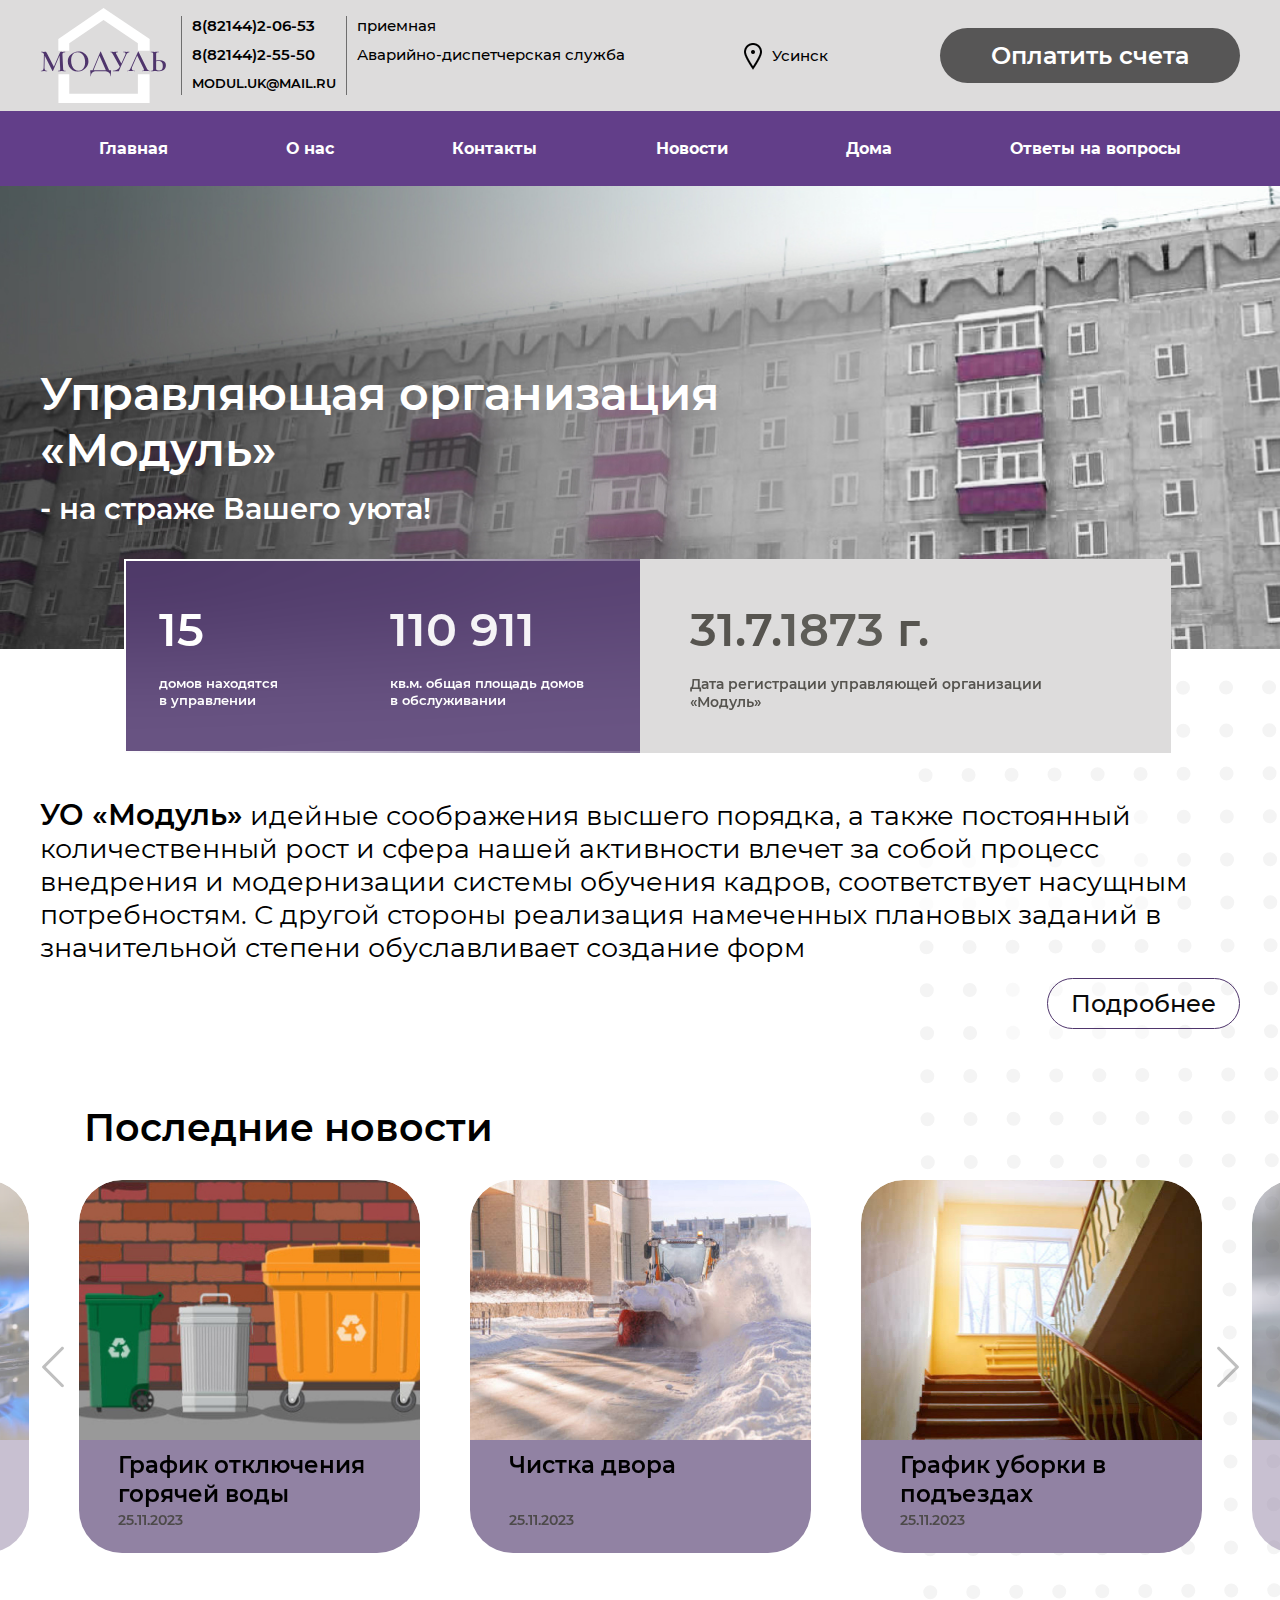
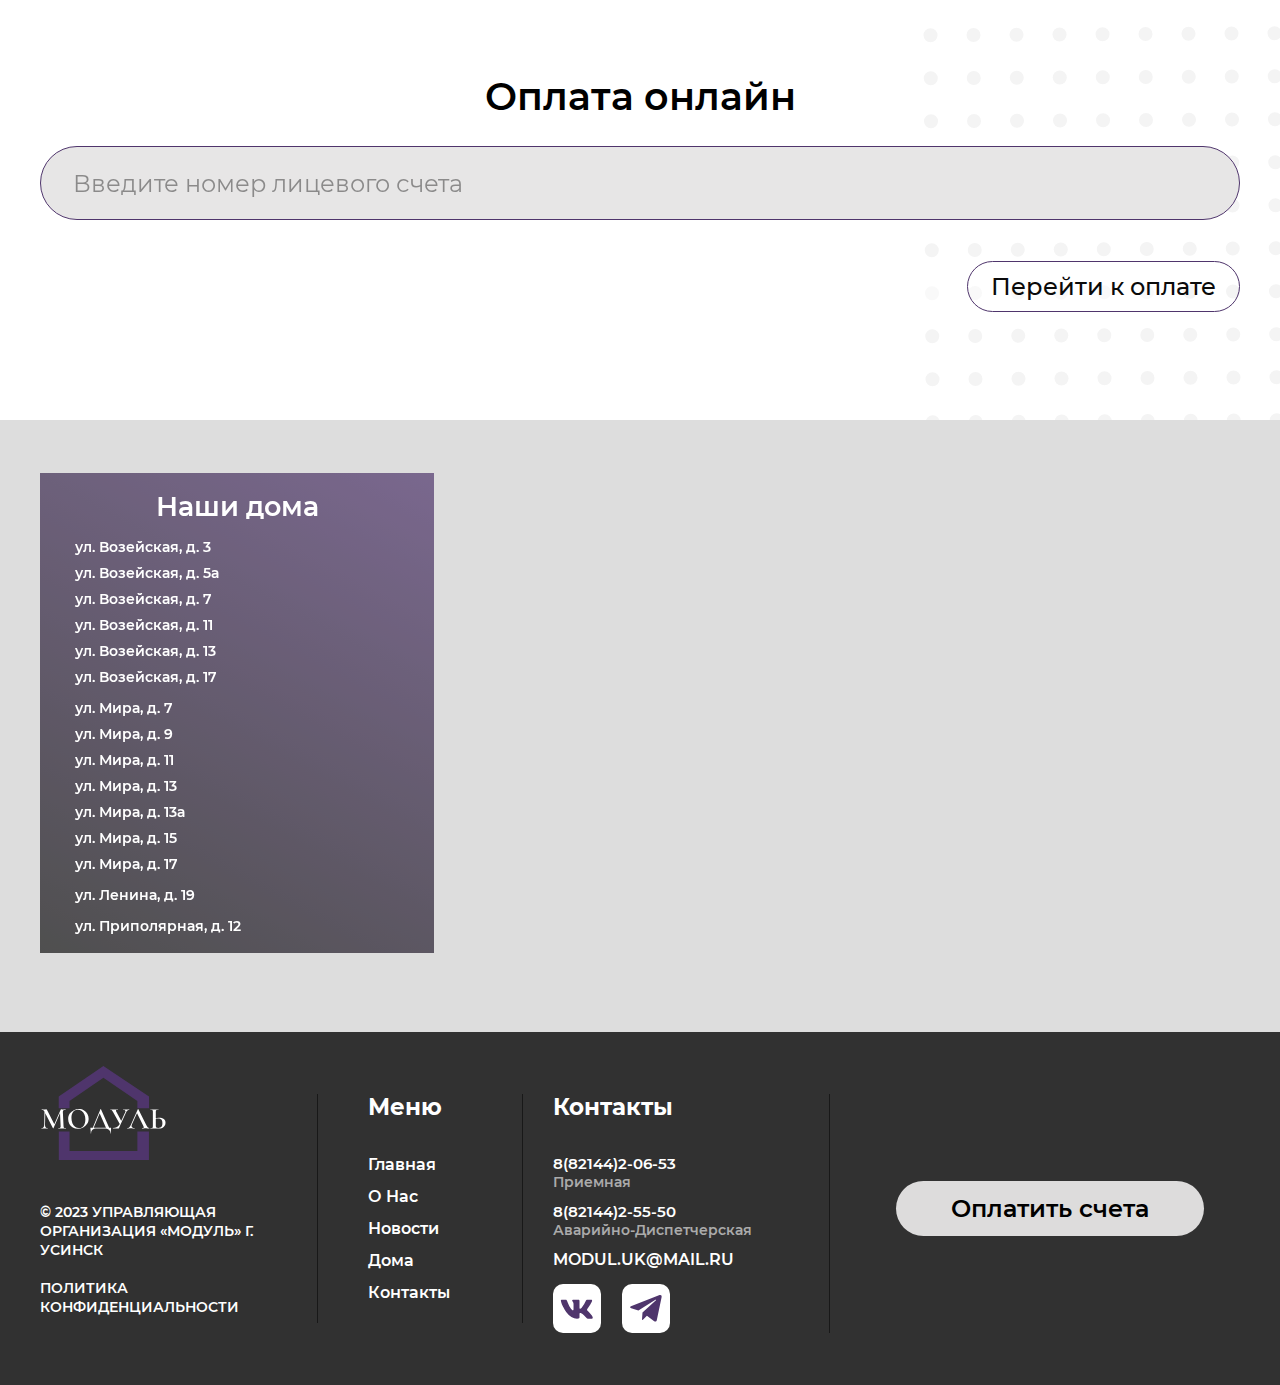
==== index.html @ fd792b4a "Add files via upload" ====
<!DOCTYPE html>
<!--[if lt IE 7]><html lang="ru" class="lt-ie9 lt-ie8 lt-ie7"><![endif]-->
<!--[if IE 7]><html lang="ru" class="lt-ie9 lt-ie8"><![endif]-->
<!--[if IE 8]><html lang="ru" class="lt-ie9"><![endif]-->
<!--[if gt IE 8]><!-->
<html lang="ru">
<!--<![endif]-->
<head>
	<meta charset="utf-8" />
	<title>Заголовок</title>
	<meta http-equiv="X-UA-Compatible" content="IE=edge" />
	<meta name="viewport" content="width=device-width, initial-scale=1.0" />
	<meta name="format-detection" content="telephone=no" />
	<link rel="shortcut icon" href="favicon.png" />
	<link rel="stylesheet" href="libs/bootstrap/bootstrap-grid.css" />
	<link rel="stylesheet" href="libs/fancybox-master/dist/jquery.fancybox.min.css" />
	<link rel="stylesheet" href="libs/animate/animate.min.css" />
	<link rel="stylesheet" href="libs/slick-1.5.9/slick/slick.css" />
	<link rel="stylesheet" href="libs/slick-1.5.9/slick/slick-theme.css" />
	<link rel="stylesheet" href="css/fonts.css" />
	<link rel="stylesheet" href="css/main.css?ver=1.1" />
	<link rel="stylesheet" href="css/media.css?ver=1.1" />
</head>
<body>

	<div class="wrapper">

		<header class="header">
			<div class="header-top">
				<div class="container">
					<div class="header__wrapper">
						<div class="header__left">
							<a href="#" class="logo">
								<img src="img/logo.svg" alt="alt">
							</a>
							<div class="header__contacts">
								<ul>
									<li><a href="tel:88214420653"><strong>8(82144)2-06-53</strong></a></li>
									<li><a href="tel:88214425550"><strong>8(82144)2-55-50</strong></a></li>
									<li class="header__mail"><a href="mailto:modul.uk@mail.ru"><strong>modul.uk@mail.ru</strong></a></li>
								</ul>
							</div>
							<div class="header__contacts">
								<ul>
									<li><a href="#">приемная </a></li>
									<li><a href="#">Аварийно-диспетчерская служба</a></li>
								</ul>
							</div>
						</div>
						<div class="location-main">Усинск</div>
						<a href="payment.html" class="btn-main btn-main_page">Оплатить счета </a>
						<span class='sandwich'>
							<span class='sw-topper'></span>
							<span class='sw-bottom'></span>
							<span class='sw-footer'></span>
						</span>
					</div>
				</div>
			</div>
			<div class="header-bottom">
				<div class="container">
					<ul class="menu">
						<li><a href="#">Главная</a></li>
						<li><a href="#">О нас</a></li>
						<li><a href="#">Контакты</a></li>
						<li><a href="#">Новости</a></li>
						<li><a href="#">Дома</a></li>
						<li><a href="#">Ответы на вопросы</a></li>
					</ul>
					<div class="header-bottom__mobile">
						<div class="row">
							<div class="col-5">
								<div class="header__contacts">
									<ul>
										<li><a href="tel:88214420653"><strong>8(82144)2-06-53</strong></a></li>
										<li><a href="tel:88214425550"><strong>8(82144)2-55-50</strong></a></li>
										<li class="header__mail"><a href="mailto:modul.uk@mail.ru"><strong>modul.uk@mail.ru</strong></a></li>
									</ul>
								</div>
							</div>
							<div class="col-7">
								<div class="header__contacts">
									<ul>
										<li><a href="#">приемная </a></li>
										<li><a href="#">Аварийно-диспетчерская служба</a></li>
									</ul>
								</div>
							</div>
						</div>
					</div>
				</div>
			</div>
			<div class="menu-overlay"></div>
		</header>

		<section class="billbord">
			<div class="container">
				<h1 class="title-big fadeInLeft wow" data-wow-iteration="1" data-wow-delay="0.3s" data-wow-duration="1.5s">Управляющая организация «Модуль»</h1>
				<div class="descr-big fadeInLeft wow" data-wow-iteration="1" data-wow-delay="0.3s" data-wow-duration="1.5s">- на страже Вашего уюта!</div>
			</div>
		</section>

		<section class="about">
			<div class="container">
				<div class="numbers-block">
					<div class="row">
						<div class="col-lg-6 col_numbers">
							<div class="row">
								<div class="col-md-6">
									<div class="item-number">
										<div class="item-number__value"><span data-from="0" data-to="15">0</span></div>
										<p>домов находятся <br>в управлении</p>
									</div>
								</div>
								<div class="col-md-6">
									<div class="item-number">
										<div class="item-number__value"><span data-from="0" data-to="118483">0</span></div>
										<p>кв.м. общая площадь домов <br>в обслуживании</p>
									</div>
								</div>
							</div>
						</div>
						<div class="col-lg-6 col_numbers">
							<div class="row">
								<div class="col-md-10">
									<div class="item-number">
										<div class="item-number__value"><span data-from="0" data-to="31">0</span>.<span data-from="0" data-to="07">0</span>.<span data-from="0" data-to="2009">0</span> г.</div>
										<p>Дата регистрации управляющей организации «Модуль»</p>
									</div>
								</div>
							</div>
						</div>
					</div>
				</div>
				<div class="text-page">
					<p><strong>УО «Модуль»</strong> идейные соображения высшего порядка, а также постоянный количественный рост и сфера нашей активности влечет за собой процесс внедрения и модернизации системы обучения кадров, соответствует насущным потребностям. С другой стороны реализация намеченных плановых заданий в значительной степени обуславливает создание форм </p>
				</div>
				<div class="bottom-button">
					<a href="about.html" class="btn-main">Подробнее</a>
				</div>
			</div>
		</section>

		<section class="news">
			<div class="container">
				<h2 class="title-section">Последние новости</h2>
			</div>
			<ul class="slider-news">
				<li>
					<a href="#" class="item-news">
						<span class="item-news__image">
							<img src="img/news1.jpg" alt="alt">
						</span>
						<span class="item-news__content">
							<span class="item-news__title">Чистка двора</span>
							<span class="item-news__date">25.11.2023</span>
						</span>
					</a>
				</li>
				<li>
					<a href="#" class="item-news">
						<span class="item-news__image">
							<img src="img/news2.jpg" alt="alt">
						</span>
						<span class="item-news__content">
							<span class="item-news__title">График уборки в подъездах</span>
							<span class="item-news__date">25.11.2023</span>
						</span>
					</a>
				</li>
				<li>
					<a href="#" class="item-news">
						<span class="item-news__image">
							<img src="img/news3.jpg" alt="alt">
						</span>
						<span class="item-news__content">
							<span class="item-news__title">Правила использования газа </span>
							<span class="item-news__date">25.11.2023</span>
						</span>
					</a>
				</li>
				<li>
					<a href="#" class="item-news">
						<span class="item-news__image">
							<img src="img/news4.jpg" alt="alt">
						</span>
						<span class="item-news__content">
							<span class="item-news__title">График отключения горячей воды</span>
							<span class="item-news__date">25.11.2023</span>
						</span>
					</a>
				</li>
			</ul>
		</section>

		<section class="payment-online">
			<div class="container">
				<h2 class="title-section">Оплата онлайн</h2>
				<form>
					<div class="item-form">
						<input type="text" placeholder="Введите номер лицевого счета" required="required">
					</div>
					<div class="bottom-button">
						<button class="btn-main">Перейти к оплате</button>
					</div>
				</form>
			</div>
		</section>

		<section class="contacts">
			<div class="container">
				<div class="content-map">
					<div class="content-map__title">Наши дома</div>
					<ul>
						<li><a href="card.html">ул. Возейская, д. 3</a></li>
						<li><a href="card.html">ул. Возейская, д. 5а</a></li>
						<li><a href="card.html">ул. Возейская, д. 7</a></li>
						<li><a href="card.html">ул. Возейская, д. 11</a></li>
						<li><a href="card.html">ул. Возейская, д. 13</a></li>
						<li><a href="card.html">ул. Возейская, д. 17</a></li>
					</ul>
					<ul>
						<li><a href="card.html">ул. Мира, д. 7</a></li>
						<li><a href="card.html">ул. Мира, д. 9</a></li>
						<li><a href="card.html">ул. Мира, д. 11</a></li>
						<li><a href="card.html">ул. Мира, д. 13</a></li>
						<li><a href="card.html">ул. Мира, д. 13а</a></li>
						<li><a href="card.html">ул. Мира, д. 15</a></li>
						<li><a href="card.html">ул. Мира, д. 17</a></li>
					</ul>
					<ul>
						<li><a href="card.html">ул. Ленина, д. 19</a></li>
					</ul>
					<ul>
						<li><a href="card.html">ул. Приполярная, д. 12</a></li>
					</ul>
				</div>
			</div>
			<div id="map"></div>
		</section>

		<footer class="footer">
			<div class="container">
				<div class="row">
					<div class="col-lg-3">
						<div class="footer__column">
							<a href="#" class="logo">
								<img src="img/logo2.svg" alt="alt">
							</a>
							<div class="footer__info">
								<p>© 2023 Управляющая организация «модуль» г. Усинск</p>
								<br>
								<a href="#">политика конфиденциальности</a>
							</div>
						</div>
					</div>
					<div class="col-lg-2 col-6">
						<div class="footer__column">
							<div class="footer__title">Меню</div>
							<ul class="footer__nav">
								<li><a href="#">Главная</a></li>
								<li><a href="#">О нас</a></li>
								<li><a href="#">Новости</a></li>
								<li><a href="#">Дома</a></li>
								<li><a href="#">Контакты</a></li>
							</ul>
						</div>
					</div>
					<div class="col-lg-3 col-6">
						<div class="footer__column">
							<div class="footer__title">Контакты</div>
							<div class="footer__contact">
								<p><a href="tel:88214420653">8(82144)2-06-53</a></p>
								<span>приемная </span>
							</div>
							<div class="footer__contact">
								<p><a href="tel:88214425550">8(82144)2-55-50</a></p>
								<span>аварийно-диспетчерская </span>
							</div>
							<div class="footer__contact footer__contact_mail">
								<p><a href="mailto:modul.uk@mail.ru">modul.uk@mail.ru</a></p>
							</div>
							<ul class="socials-list">
								<li><a href="#" target="_blank"><img src="img/vk.svg" alt="alt"></a></li>
								<li><a href="#" target="_blank"><img src="img/tg.svg" alt="alt"></a></li>
							</ul>
						</div>
					</div>
					<div class="col-lg-4">
						<div class="footer__column footer__column_right">
							<a href="payment.html" class="btn-main">Оплатить счета</a>
						</div>
					</div>
				</div>
			</div>
		</footer>
		
	</div>


	<!--[if lt IE 9]>
	<script src="libs/html5shiv/es5-shim.min.js"></script>
	<script src="libs/html5shiv/html5shiv.min.js"></script>
	<script src="libs/html5shiv/html5shiv-printshiv.min.js"></script>
	<script src="libs/respond/respond.min.js"></script>
	<![endif]-->
	<script src="libs/jquery/jquery-3.6.0.min.js"></script>
	<script src="libs/jquery-mousewheel/jquery.mousewheel.min.js"></script>
	<script src="libs/fancybox-master/dist/jquery.fancybox.min.js"></script>
	<script src="libs/slick-1.5.9/slick/slick.min.js"></script>
	<script src="libs/scroll2id/PageScroll2id.min.js"></script>
	<script src="libs/animate/wow.min.js"></script>
	<script src="libs/animate/animate-css.js"></script>
	<script src="libs/mask/jquery.maskedinput.js"></script>
	<script src="libs/jquery-spincrement/jquery.spincrement.min.js"></script>
	<script src="js/common.js?ver=1.1"></script>
	<script src="https://api-maps.yandex.ru/2.1/?lang=ru_RU"></script>
	<script>
		$(document).ready(function () {
			ymaps.ready(init);
 
			function init() {
				var myMap = new ymaps.Map('map', {
					center: [65.999379, 57.557531],
					zoom: 15
				}, {
					searchControlProvider: 'yandex#search'
				});

				myPlacemark1 = new ymaps.Placemark([65.999379, 57.557531], {
					balloonContent: '<div class="baloon-content"><strong>УК Модуль</strong> Коммунальная служба</div>',
				}, {
					iconLayout: 'default#imageWithContent',
					iconImageHref: 'img/marker.svg',
					iconImageSize: [60, 68],
					iconImageOffset: [-30, -68],
					balloonOffset: [83, 8],
					hideIconOnBalloonOpen: false,
				});

				myMap.controls.remove('searchControl');
				myMap.behaviors.disable('scrollZoom');
				myMap.geoObjects.add(myPlacemark1);
				myPlacemark1.balloon.open();
			}
		});
	</script>
	<!-- Yandex.Metrika counter --><!-- /Yandex.Metrika counter -->
	<!-- Google Analytics counter --><!-- /Google Analytics counter -->
</body>
</html>
---- css/fonts.css ----
/** =================== MONTSERRAT =================== **/

/** Montserrat Thin **/
@font-face {
	font-family: "Montserrat";
	font-weight: 100;
	font-style: normal;
	src: url("../fonts/Montserrat-Thin.woff2") format("woff2"),
		 url("../fonts/Montserrat-Thin.woff") format("woff");
  }
  
  /** Montserrat Thin-Italic **/
  @font-face {
	font-family: "Montserrat";
	font-weight: 100;
	font-style: italic;
	src: url("../fonts/Montserrat-ThinItalic.woff2") format("woff2"),
		 url("../fonts/Montserrat-ThinItalic.woff") format("woff");
  }
  
  /** Montserrat ExtraLight **/
  @font-face {
	font-family: "Montserrat";
	font-weight: 200;
	font-style: normal;
	src: url("../fonts/Montserrat-ExtraLight.woff2") format("woff2"),
		 url("../fonts/Montserrat-ExtraLight.woff") format("woff");
  }
  
  /** Montserrat ExtraLight-Italic **/
  @font-face {
	font-family: "Montserrat";
	font-weight: 200;
	font-style: italic;
	src: url("../fonts/Montserrat-ExtraLightItalic.woff2") format("woff2"),
		 url("../fonts/Montserrat-ExtraLightItalic.woff") format("woff");
  }
  
  /** Montserrat Light **/
  @font-face {
	font-family: "Montserrat";
	font-weight: 300;
	font-style: normal;
	src: url("../fonts/Montserrat-Light.woff2") format("woff2"),
		 url("../fonts/Montserrat-Light.woff") format("woff");
  }
  
  /** Montserrat Light-Italic **/
  @font-face {
	font-family: "Montserrat";
	font-weight: 300;
	font-style: italic;
	src: url("../fonts/Montserrat-LightItalic.woff2") format("woff2"),
		 url("../fonts/Montserrat-LightItalic.woff") format("woff");
  }
  
  /** Montserrat Regular **/
  @font-face {
	font-family: "Montserrat";
	font-weight: 400;
	font-style: normal;
	src: url("../fonts/Montserrat-Regular.woff2") format("woff2"),
		 url("../fonts/Montserrat-Regular.woff") format("woff");
  }
  
  /** Montserrat Regular-Italic **/
  @font-face {
	font-family: "Montserrat";
	font-weight: 400;
	font-style: italic;
	src: url("../fonts/Montserrat-Italic.woff2") format("woff2"),
		 url("../fonts/Montserrat-Italic.woff") format("woff");
  }
  
  /** Montserrat Medium **/
  @font-face {
	font-family: "Montserrat";
	font-weight: 500;
	font-style: normal;
	src: url("../fonts/Montserrat-Medium.woff2") format("woff2"),
		 url("../fonts/Montserrat-Medium.woff") format("woff");
  }
  
  /** Montserrat Medium-Italic **/
  @font-face {
	font-family: "Montserrat";
	font-weight: 500;
	font-style: italic;
	src: url("../fonts/Montserrat-MediumItalic.woff2") format("woff2"),
		 url("../fonts/Montserrat-MediumItalic.woff") format("woff");
  }
  
  /** Montserrat SemiBold **/
  @font-face {
	font-family: "Montserrat";
	font-weight: 600;
	font-style: normal;
	src: url("../fonts/Montserrat-SemiBold.woff2") format("woff2"),
		 url("../fonts/Montserrat-SemiBold.woff") format("woff");
  }
  
  /** Montserrat SemiBold-Italic **/
  @font-face {
	font-family: "Montserrat";
	font-weight: 600;
	font-style: italic;
	src: url("../fonts/Montserrat-SemiBoldItalic.woff2") format("woff2"),
		 url("../fonts/Montserrat-SemiBoldItalic.woff") format("woff");
  }
  
  /** Montserrat Bold **/
  @font-face {
	font-family: "Montserrat";
	font-weight: 700;
	font-style: normal;
	src: url("../fonts/Montserrat-Bold.woff2") format("woff2"),
		 url("../fonts/Montserrat-Bold.woff") format("woff");
  }
  
  /** Montserrat Bold-Italic **/
  @font-face {
	font-family: "Montserrat";
	font-weight: 700;
	font-style: italic;
	src: url("../fonts/Montserrat-BoldItalic.woff2") format("woff2"),
		 url("../fonts/Montserrat-BoldItalic.woff") format("woff");
  }
  
  /** Montserrat ExtraBold **/
  @font-face {
	font-family: "Montserrat";
	font-weight: 800;
	font-style: normal;
	src: url("../fonts/Montserrat-ExtraBold.woff2") format("woff2"),
		 url("../fonts/Montserrat-ExtraBold.woff") format("woff");
  }
  
  /** Montserrat ExtraBold-Italic **/
  @font-face {
	font-family: "Montserrat";
	font-weight: 800;
	font-style: italic;
	src: url("../fonts/Montserrat-ExtraBoldItalic.woff2") format("woff2"),
		 url("../fonts/Montserrat-ExtraBoldItalic.woff") format("woff");
  }
  
  /** Montserrat Black **/
  @font-face {
	font-family: "Montserrat";
	font-weight: 900;
	font-style: normal;
	src: url("../fonts/Montserrat-Black.woff2") format("woff2"),
		 url("../fonts/Montserrat-Black.woff") format("woff");
  }
  
  /** Montserrat Black-Italic **/
  @font-face {
	font-family: "Montserrat";
	font-weight: 900;
	font-style: italic;
	src: url("../fonts/Montserrat-BlackItalic.woff2") format("woff2"),
		 url("../fonts/Montserrat-BlackItalic.woff") format("woff");
  }
  
  /** =================== MONTSERRAT ALTERNATES =================== **/
  
  /** Montserrat Alternates Thin **/
  @font-face {
	font-family: "Montserrat Alternates";
	font-weight: 100;
	font-style: normal;
	src: url("../fonts/MontserratAlternates-Thin.woff2") format("woff2"),
		 url("../fonts/MontserratAlternates-Thin.woff") format("woff");
  }
  
  /** Montserrat Alternates Thin-Italic **/
  @font-face {
	font-family: "Montserrat Alternates";
	font-weight: 100;
	font-style: italic;
	src: url("../fonts/MontserratAlternates-ThinItalic.woff2") format("woff2"),
		 url("../fonts/MontserratAlternates-ThinItalic.woff") format("woff");
  }
  
  /** Montserrat Alternates ExtraLight **/
  @font-face {
	font-family: "Montserrat Alternates";
	font-weight: 200;
	font-style: normal;
	src: url("../fonts/MontserratAlternates-ExtraLight.woff2") format("woff2"),
		 url("../fonts/MontserratAlternates-ExtraLight.woff") format("woff");
  }
  
  /** Montserrat Alternates ExtraLight-Italic **/
  @font-face {
	font-family: "Montserrat Alternates";
	font-weight: 200;
	font-style: italic;
	src: url("../fonts/MontserratAlternates-ExtraLightItalic.woff2") format("woff2"),
		 url("../fonts/MontserratAlternates-ExtraLightItalic.woff") format("woff");
  }
  
  /** Montserrat Alternates Light **/
  @font-face {
	font-family: "Montserrat Alternates";
	font-weight: 300;
	font-style: normal;
	src: url("../fonts/MontserratAlternates-Light.woff2") format("woff2"),
		 url("../fonts/MontserratAlternates-Light.woff") format("woff");
  }
  
  /** Montserrat Alternates Light-Italic **/
  @font-face {
	font-family: "Montserrat Alternates";
	font-weight: 300;
	font-style: italic;
	src: url("../fonts/MontserratAlternates-LightItalic.woff2") format("woff2"),
		 url("../fonts/MontserratAlternates-LightItalic.woff") format("woff");
  }
  
  /** Montserrat Alternates Regular **/
  @font-face {
	font-family: "Montserrat Alternates";
	font-weight: 400;
	font-style: normal;
	src: url("../fonts/MontserratAlternates-Regular.woff2") format("woff2"),
		 url("../fonts/MontserratAlternates-Regular.woff") format("woff");
  }
  
  /** Montserrat Alternates Regular-Italic **/
  @font-face {
	font-family: "Montserrat Alternates";
	font-weight: 400;
	font-style: italic;
	src: url("../fonts/MontserratAlternates-Italic.woff2") format("woff2"),
		 url("../fonts/MontserratAlternates-Italic.woff") format("woff");
  }
  
  /** Montserrat Alternates Medium **/
  @font-face {
	font-family: "Montserrat Alternates";
	font-weight: 500;
	font-style: normal;
	src: url("../fonts/MontserratAlternates-Medium.woff2") format("woff2"),
		 url("../fonts/MontserratAlternates-Medium.woff") format("woff");
  }
  
  /** Montserrat Alternates Medium-Italic **/
  @font-face {
	font-family: "Montserrat Alternates";
	font-weight: 500;
	font-style: italic;
	src: url("../fonts/MontserratAlternates-MediumItalic.woff2") format("woff2"),
		 url("../fonts/MontserratAlternates-MediumItalic.woff") format("woff");
  }
  
  /** Montserrat Alternates SemiBold **/
  @font-face {
	font-family: "Montserrat Alternates";
	font-weight: 600;
	font-style: normal;
	src: url("../fonts/MontserratAlternates-SemiBold.woff2") format("woff2"),
		 url("../fonts/MontserratAlternates-SemiBold.woff") format("woff");
  }
  
  /** Montserrat Alternates SemiBold-Italic **/
  @font-face {
	font-family: "Montserrat Alternates";
	font-weight: 600;
	font-style: italic;
	src: url("../fonts/MontserratAlternates-SemiBoldItalic.woff2") format("woff2"),
		 url("../fonts/MontserratAlternates-SemiBoldItalic.woff") format("woff");
  }
  
  /** Montserrat Alternates Bold **/
  @font-face {
	font-family: "Montserrat Alternates";
	font-weight: 700;
	font-style: normal;
	src: url("../fonts/MontserratAlternates-Bold.woff2") format("woff2"),
		 url("../fonts/MontserratAlternates-Bold.woff") format("woff");
  }
  
  /** Montserrat Alternates Bold-Italic **/
  @font-face {
	font-family: "Montserrat Alternates";
	font-weight: 700;
	font-style: italic;
	src: url("../fonts/MontserratAlternates-BoldItalic.woff2") format("woff2"),
		 url("../fonts/MontserratAlternates-BoldItalic.woff") format("woff");
  }
  
  /** Montserrat Alternates ExtraBold **/
  @font-face {
	font-family: "Montserrat Alternates";
	font-weight: 800;
	font-style: normal;
	src: url("../fonts/MontserratAlternates-ExtraBold.woff2") format("woff2"),
		 url("../fonts/MontserratAlternates-ExtraBold.woff") format("woff");
  }
  
  /** Montserrat Alternates ExtraBold-Italic **/
  @font-face {
	font-family: "Montserrat Alternates";
	font-weight: 800;
	font-style: italic;
	src: url("../fonts/MontserratAlternates-ExtraBoldItalic.woff2") format("woff2"),
		 url("../fonts/MontserratAlternates-ExtraBoldItalic.woff") format("woff");
  }
  
  /** Montserrat Alternates Black **/
  @font-face {
	font-family: "Montserrat Alternates";
	font-weight: 900;
	font-style: normal;
	src: url("../fonts/MontserratAlternates-Black.woff2") format("woff2"),
		 url("../fonts/MontserratAlternates-Black.woff") format("woff");
  }
  
  /** Montserrat Alternates Black-Italic **/
  @font-face {
	font-family: "Montserrat";
	font-weight: 900;
	font-style: italic;
	src: url("../fonts/MontserratAlternates-BlackItalic.woff2") format("woff2"),
		 url("../fonts/MontserratAlternates-BlackItalic.woff") format("woff");
  }
  @font-face {
    font-family: 'Unica One';
    src: local('Unica One Regular'), local('Unica-One-Regular'),
        url('../fonts/UnicaOne-Regular.woff2') format('woff2'),
        url('../fonts/UnicaOne-Regular.woff') format('woff'),
        url('../fonts/UnicaOne-Regular.ttf') format('truetype');
    font-weight: 400;
    font-style: normal;
  }
---- css/main.css ----
*::-webkit-input-placeholder {
	color: #000;
	opacity: 0.4;
}
*:-moz-placeholder {
	color: #000;
	opacity: 0.4;
}
*::-moz-placeholder {
	color: #000;
	opacity: 0.4;
}
*:-ms-input-placeholder {
	color: #000;
	opacity: 0.4;
}

body input:focus:required:invalid,
body textarea:focus:required:invalid {
	
}
body input:required:valid,
body textarea:required:valid {
	
}
body {
	font-family: "Montserrat";
	font-size: 20px;
	line-height: 135%;
	overflow-x: hidden;
	margin: 0;
	color: #000;
	background-color: #fff;
}
button {
	cursor: pointer;
}
button, input, optgroup, select, textarea {
	font-family: inherit;
}
input {
-webkit-appearance: none;
-moz-appearance: none;
appearance: none;
}
button,
textarea,
input.text,
input[type="text"],
input[type="button"],
input[type="submit"] {
  -webkit-appearance: none;
}
a, button, input, img {
	transition: all 0.3s;
}
h1,h2,h3,h4,h5,h6 {
	padding: 0;
	margin: 0;
	font-weight: normal;
}
.wrapper {
	overflow: hidden;
}
a {
	text-decoration: none;
	outline: none;
}
* {
	outline: none !important;
}
ul {
	padding: 0;
	margin: 0;
}
ul li {
	list-style-type: none;
	outline: none;
}
img {
	outline: none;
	display: block;
}
p {
	padding: 0;
	margin: 0;
}
form {
	margin: 0;
}

.header {
	font-size: 15px;
	line-height: 19px;
	position: relative;
	font-weight: 500;
	top: 0;
	left: 0;
	width: 100%;
	z-index: 1000;
	background: #dddcdc;
}
.header__wrapper {
	display: flex;
	align-items: center;
	justify-content: space-between;
}
.header__left {
	display: flex;
}
.header__left .logo {
	margin-right: 3px;
}
.logo img {
	width: 128px;
	height: auto;
	display: block;
}
.header__contacts {
	margin: 8px 0;
	margin-left: 10px;
	padding-left: 10px;
	border-left: 1px solid rgba(0, 0, 0, 0.5);
}
.header__contacts a {
	color: #000;
}
.header__contacts a:hover {
	color: #623e89;
}
.header-top {
	padding: 8px 0;
}
.header__contacts li {
	margin-bottom: 10px;
}
.header__contacts li:last-child {
	margin-bottom: 0;
}
.header__contacts strong {
	font-weight: 600;
}
.header__mail {
	font-size: 13px;
}
.header__contacts:not(:last-child) {
	text-transform: uppercase;
}
.location-main {
	display: inline-flex;
	align-items: center;
	color: #000;
}
.location-main::before {
	position: relative;
	display: block;
	content: " ";
	width: 32px;
	height: 32px;
	margin-right: 3px;
	background-image: url(../img/location.png);
	background-repeat: no-repeat;
	background-position: center;
	background-size: cover;
}
.btn-main {
	font-size: 24px;
	padding: 0 23px;
	height: 51px;
	border: 1.50px solid #4f356c;
	border-radius: 100px;
	font-weight: 500;
	background: transparent;
	font-family: "Montserrat";
	color: #0a0a0a;
	display: inline-flex;
	align-items: center;
	text-align: center;
	justify-content: center;
	cursor: pointer;
}
.btn-main:hover {
	color: #fff;
	background: #4f356c;
}
.btn-main.btn-main_page {
	font-weight: 600;
	color: #fff;
	background: #575656;
	border: none;
}
.btn-main.btn-main_page:hover {
	background: #383737;
}
.header .btn-main {
	padding: 0 51px;
	height: 55px;
}
.header-bottom {
	background: #623e89;
}
.menu {
	display: flex;
	align-items: center;
	justify-content: space-between;
	text-align: center;
}
.menu li {
	flex-grow: 1;
}
.menu li a {
	height: 75px;
	font-size: 16px;
	font-weight: 700;
	display: flex;
	align-items: center;
	justify-content: center;
	text-align: center;
	color: #fff;
	transition: all 0.7s;
}
.menu li a:hover {
	background-color: #4f267a;
}

.billbord {
	min-height: 463px;
	padding-top: 180px;
	padding-bottom: 115px;
	color: #fff;
	background-image: url(../img/billbord1.jpg);
	background-repeat: no-repeat;
	background-position: center;
	background-size: cover;
	position: relative;
	z-index: 1;
}
.title-big {
	font-size: 46px;
	margin-bottom: 13px;
	line-height: 56px;
	font-weight: 600;
}
.billbord .title-big {
	max-width: 727px;
}
.descr-big {
	font-size: 29px;
	line-height: 35px;
	font-weight: 600;
}

.about {
	position: relative;
}
.about::after {
	position: absolute;
	display: block;
	content: " ";
	width: 377px;
	height: 1479px;
	top: 121px;
	right: -15px;
	z-index: -1;
	background-image: url(../img/bg_about.svg);
	background-repeat: no-repeat;
	background-position: center;
	background-size: cover;
}
.numbers-block {
	font-size: 13px;
	line-height: 17px;
	margin: 0 84px;
	margin-top: -90px;
	margin-bottom: 45px;
	position: relative;
	z-index: 2;
	font-weight: 600;
	color: #fff;
	backdrop-filter: blur(60px);
	background: rgba(79, 53, 108, 0.6);
	background-image: url(../img/bg_numbers.svg);
	background-repeat: no-repeat;
	background-position: center;
	background-size: 100% 100%;
}
.item-number__value {
	font-size: 46px;
	line-height: 57px;
	margin-bottom: 17px;
}
.numbers-block .row .col_numbers {
	padding: 42px 50px;
}
.col_numbers:nth-child(2) {
	font-size: 14px;
	line-height: 18px;
	background: #dddcdc;
	color: #56544f;
}
.text-page {
	font-size: 27px;
	line-height: 33px;
}
.text-page strong {
	font-size: 29px;
	font-weight: 600;
}
.bottom-button {
	padding-top: 14px;
	text-align: right;
}

.news {
	padding-top: 72px;
}
.title-section {
	font-size: 38px;
	line-height: 53px;
	padding-bottom: 26px;
	font-weight: 600;
}
.news .title-section {
	padding-left: 44px;
}
.slider-news .slick-track {
	display: flex !important;
}
.slider-news .slick-slide {
	padding: 0 25px;
	height: inherit !important;
}
.item-news {
	width: 341px;
	border-radius: 43px;
	min-height: 100%;
	color: #000;
	background: #f6f5f5;
	display: flex;
	align-items: flex-start;
	flex-direction: column;
}
.item-news__image {
	height: 260px;
	border-radius: 43px 43px 0 0;
	display: block;
	width: 100%;
	overflow: hidden;
}
.item-news__image img {
	width: 100%;
	height: 100%;
	object-fit: cover;
	font-family: 'object-fit: cover;';
	border-radius: 43px 43px 0 0;
	transition: all 1s;
}
.item-news:hover .item-news__image img {
	transform: scale(1.05);
}
.item-news__content {
	padding: 11px 39px;
	padding-bottom: 23px;
	border-radius: 0 0 43px 43px;
	background: rgba(79, 53, 108, 0.6);
	width: 100%;
	flex: 1;
	display: flex;
	flex-direction: column;
	align-items: flex-start;
}
.item-news__title {
	font-size: 23px;
	line-height: 29px;
	margin-bottom: 2px;
	font-weight: 600;
	width: 100%;
	display: block;
}
.item-news__date {
	font-size: 14px;
	font-weight: 600;
	line-height: 19px;
	color: #4d4a4a;
	display: block;
	width: 100%;
	margin-top: auto;
}
.slider-news .slick-slide:not(.slick-active) .item-news {
	opacity: 0.5;
}
.slick-arrow {
	width: 50px;
	height: 50px;
	opacity: 0.5;
	top: 50%;
	background-repeat: no-repeat;
	background-position: center;
	display: flex;
	align-items: center;
	justify-content: center;
	cursor: pointer;
	transition: all 0.5s;
}
.slick-arrow::before {
	display: none;
}
.slick-arrow img {
	max-width: 100%;
}
.slick-prev {
	left: 0;
}
.slick-next {
	right: 0;
}
.slick-arrow:hover {
	opacity: 1;
}
.slider-news .slick-arrow {
	left: 0;
	right: 0;
	margin: 0 auto;
}
.slider-news .slick-prev {
	left: -1175px;
}
.slider-news .slick-next {
	right: -1175px;
}
.slider-news:not(.slick-initialized) > li:not(:first-child) {
	display: none;
}

.payment-online {
	padding-top: 117px;
}
.payment-online .title-section {
	padding-bottom: 23px;
	text-align: center;
}
.item-form {
	margin-bottom: 11px;
}
.item-form input {
	height: 74px;
	padding: 0 32px;
	font-size: 24px;
	line-height: 30px;
	border-radius: 45px;
	border: 1.50px solid #4f356c;
	backdrop-filter: blur(50px);
	background: rgba(221, 220, 220, 0.7);
	width: 100%;
	font-family: "Montserrat";
	color: #000;
}
.payment-online .bottom-button{
	padding-top: 30px;
}
.contacts {
	padding-top: 108px;
}
.map-wrap iframe {
	height: 612px !important;
	width: 100% !important;
	border: none;
	display: block;
}
#map {
	height: 612px;
	width: 100%;
	background-color: #ddd;
}
.contacts .container {
	position: relative;
}
.content-map {
	top: 53px;
	width: 394px;
	left: 15px;
	padding: 19px 35px;
	font-size: 14px;
	padding-bottom: 10px;
	max-height: 506px;
	line-height: 19px;
	font-weight: 600;
	color: #fff;
	overflow: auto;
	z-index: 10;
	position: absolute;
	z-index: 1;
}
.content-map::before {
	position: absolute;
	display: block;
	content: " ";
	width: 100%;
	height: 100%;
	top: 0;
	left: 0;
	backdrop-filter: blur(60px);
	background: linear-gradient(208deg, #4f356c 0%, #121212 100%);
	opacity: 0.7;
	z-index: -1;
}
.content-map__title {
	font-size: 27px;
	line-height: 30px;
	margin-bottom: 16px;
	font-weight: 600;
	text-align: center;
}
.content-map li a {
	color: #fff;
	border-bottom: 1px transparent solid;
}
.content-map li a:hover {
	border-color: #fff;
}
.content-map li {
	margin-bottom: 7px;
}
.content-map ul {
	padding-bottom: 5px;
}
.content-map ul:last-child {
	padding-bottom: 0;
}
.baloon-content strong {
	display: block;
}
#map .ymaps-2-1-79-balloon__tail,
#map .ymaps-2-1-79-balloon__close-button {
	display: none;
}
#map .ymaps-2-1-79-balloon {
	box-shadow: none;
}

.footer {
	padding: 62px 0;
	font-size: 14px;
	line-height: 19px;
	font-weight: 600;
	color: #fff;
	background: #313131;
}
.footer__info {
	text-transform: uppercase;
}
.footer__info a {
	color: #fff;
}
.footer .logo {
	margin-top: -28px;
	margin-bottom: 43px;
	vertical-align: middle;
	display: inline-block;
}
.footer__column {
	min-height: 100%;
	border-right: 1px solid rgba(0, 0, 0, 0.5);
}
.footer__title {
	font-size: 23px;
	margin-bottom: 33px;
	line-height: 27px;
	font-weight: 700;
}
.footer__nav {
	font-size: 16px;
	line-height: 22px;
	font-weight: 600;
	text-transform: capitalize;
}
.footer__nav li {
	margin-bottom: 10px;
}
.footer__nav a {
	color: #fff;
}
.footer__info a:hover,
.footer__contact a:hover,
.footer__nav a:hover {
	color: #9270b7;
}
.footer__contact {
	margin-bottom: 10px;
}
.footer__contact p {
	font-size: 15px;
	text-transform: uppercase;
}
.footer__contact a {
	color: #fff;
}
.footer__contact span {
	color: rgba(255, 255, 255, 0.6);
	text-transform: capitalize;
}
.footer__contact_mail p {
	font-size: 16px;
}
.socials-list {
	display: flex;
	align-items: center;
}
.socials-list li {
	margin-right: 21px;
}
.socials-list li:last-child {
	margin-right: 0;
}
.socials-list a {
	width: 48px;
	height: 49px;
	border-radius: 10px;
	background: #fff;
	display: flex;
	align-items: center;
	justify-content: center;
}
.socials-list a img {
	max-width: 100%;
	max-height: 100%;
}
.socials-list a:hover {
	opacity: 0.7;
}
.footer .socials-list {
	padding-top: 5px;
	margin-bottom: -10px;
}
.footer .btn-main {
	height: 55px;
	padding: 0 55px;
	background: #dddcdc;
	border: none;
	font-weight: 600;
	color: #000;
}
.footer .btn-main:hover {
	background: #fff;
}
.footer__column_right {
	border: none;
}
.footer__column_right {
	display: flex;
	flex-direction: column;
	align-items: center;
	justify-content: center;
}
.footer .row > div:nth-child(2) .footer__column {
	margin-left: 20px;
}
/*Style Sandwich*/
.sandwich span {
	display: block;
}
.sandwich {
	width: 43px;
	height: 43px;
	padding-top: 11px;
	background: #4f356c;
	border-radius: 50%;
	display: -webkit-flex;
	display: -moz-flex;
	display: -ms-flex;
	display: -o-flex;
	display: flex;
	display: none;
	flex-direction: column;
	align-items:center;
	z-index: 20;
	flex: none;
	cursor: pointer;
}
.sw-topper {
	position: relative;
	top: 4px;
	width: 20px;
	height: 2px;
	border-radius: 4px;
	display: block;
	margin: 0;
	background-color: #fff;
	border: medium none;
	transition: transform 0.5s, top 0.2s;
}
.sw-bottom {
	position: relative;
	top: 8px;
	width: 20px;
	height: 2px;
	border-radius: 4px;
	display: block;
	margin: 0;
	background-color: #fff;
	border: medium none;
	transition: transform 0.5s, top 0.2s;
}
.sw-footer {
	position: relative;
	top: 12px;
	width: 20px;
	height: 2px;
	border-radius: 4px;
	display: block;
	margin: 0;
	background-color: #fff;
	border: medium none;
	transition: transform 0.5s, top 0.2s;
}
.sandwich.active .sw-topper {
	top: 10px;
	transform: rotate(45deg);
}
.sandwich.active .sw-bottom {
	opacity: 0;
}
.sandwich.active .sw-footer {
	top: 6px;
	transform: rotate(-45deg); 
}
.slick-dots {
	bottom: 0;
	left: 0;
	width: 100%;
}
.slick-dots li {
	width: 10px;
	height: 10px;
}
.slick-dots li button {
	width: 10px;
	height: 10px;
	background-color: rgba(79, 53, 108, 0.6);
	border-radius: 50%;
	padding: 0;
	border: none;
	transition: all 0.3s;
}
.slick-dots li button:hover,
.slick-dots li.slick-active button {
	background-color: rgba(79, 53, 108, 1);
}
.menu-overlay,
.header-bottom__mobile {
	display: none;
}
.breadcrumbs {
	padding-top: 36px;
	padding-bottom: 32px;
	font-size: 14px;
	font-weight: 600;
	line-height: 143%;
	display: flex;
	align-items: center;
	flex-wrap: wrap;
	color: #4d4a4a;
}
.breadcrumbs a {
	color: #4d4a4a;
	border-bottom: 1px solid transparent;
}
.breadcrumbs a:hover {
	border-color: #4d4a4a;
}
.breadcrumbs li::after {
	position: relative;
	display: inline-block;
	vertical-align: middle;
	content: " ";
	width: 5px;
	height: 5px;
	margin: 0 12px;
	border-radius: 50%;
	background: #4c4a4a;
}
.breadcrumbs li:last-child::after {
	display: none;
}
.tabs-page {
	margin-bottom: 36px;
	display: flex;
	align-items: center;
}
.tabs-page a {
	font-size: 24px;
	padding: 0 23px;
	height: 51px;
	border: 1px solid rgba(0, 0, 0, 0.4);
	color: #000;
	font-weight: 600;
	display: flex;
	align-items: center;
	justify-content: center;
	border-radius: 100px;
	text-align: center;
}
.tabs-page li {
	margin-right: 20px;
}
.tabs-page li:last-child {
	margin-right: 0;
}
.tabs-page .active a,
.tabs-page a:hover {
	background: rgba(98, 62, 137, 0.3);
}
.title-page {
	font-size: 30px;
	line-height: 34px;
	padding-bottom: 22px;
	margin-bottom: 10px;
	max-width: 947px;
	border-bottom: 1px solid rgba(98, 62, 137, 0.5);
	font-weight: 600;
}
.page-about .text-page p {
	margin-bottom: 25px;
}
.page-about .text-page p:last-child {
	margin-bottom: 0;
}
.page-about .text-page img {
	margin: 42px 0;
	max-width: 100%;
	height: auto;
	display: block;
}
.head-about {
	font-size: 30px;
	line-height: 37px;
	max-width: 616px;
	margin: 0 auto;
	margin-bottom: 88px;
}
.head-about .title-middle {
	margin-bottom: 16px;
}
.about-main {
	padding-top: 52px;
}
.title-middle {
	font-size: 27px;
	line-height: 30px;
	font-weight: 600;
}
.page-about {
	padding-bottom: 35px;
}
.about-main {
	background-image: url(../img/bg_about_main.svg);
	background-repeat: no-repeat;
	background-position: center top;
	background-attachment: fixed;
}
.item-about__image {
	height: 391px;
	display: flex;
	align-items: center;
	justify-content: center;
}
.item-about__image img {
	max-width: 100%;
	max-height: 100%;
}
.item-about {
	margin-bottom: 80px;
	text-align: center;
}
.item-about .text-page {
	max-width: 527px;
	margin: 0 auto;
}
.about-main .container > .title-middle {
	margin-bottom: 20px;
}
.requisites {
	padding: 38px 0;
	background: #dddcdc;
}
.requisites .text-page strong {
	font-size: inherit;
}
.requisites .text-page p {
	margin: 0;
}
.license {
	padding-top: 164px;
	padding-bottom: 80px;
	background-image: url(../img/bg_license.svg);
	background-repeat: repeat-x;
	background-position: center;
}
.license-block {
	padding: 51px 56px;
	padding-top: 0;
	max-width: 964px;
	margin: 0 auto;
	background: #a18bb8;
}
.license-block .row {
	margin: 0 -6px;
}
.license-block .row > div {
	padding: 0 6px;
}
.license-image img {
	max-width: 100%;
	margin: 0 auto;
	height: auto;
	display: block;
}
.btn-license {
	font-size: 30px;
	height: 94px;
	width: 373px;
	max-width: 100%;
	margin: 0 auto;
	top: -38px;
	margin-bottom: -16px;
	border: 12px solid #a18bb8;
	border-radius: 46px;
	color: #000;
	display: flex;
	align-items: center;
	justify-content: center;
	text-align: center;
	background: #f5f5f5;
	position: relative;
}
.btn-license span {
	font-size: 21px;
	width: 51px;
	height: 24px;
	bottom: -12px;
	left: 0;
	right: 0;
	margin: 0 auto;
	color: #fff;
	position: absolute;
	text-transform: uppercase;
	background: #f82828;
	color: #fff;
	font-family: 'Unica One';
	display: block;
}
.btn-license:hover {
	background-color: #fff;
}
---- css/media.css ----
/*==========  Desktop First Method  ==========*/

/* Large Devices, Wide Screens */
@media only screen and (max-width : 1200px) {
    .btn-main {
        font-size: 21px;
    }
    .logo img {
        width: 110px;
    }
    .header {
        font-size: 13px;
        line-height: 17px;
    }
    .header .btn-main {
        padding: 0 35px;
        height: 48px;
    }
    .header__mail {
        font-size: 12px;
    }
    body {
        font-size: 17px;
    }
    .menu li a {
        height: 65px;
        font-size: 14px;
    }
    .title-big {
        font-size: 40px;
        margin-bottom: 10px;
        line-height: 50px;
    }
    .billbord .title-big {
        max-width: 660px;
    }
    .descr-big {
        font-size: 25px;
        line-height: 30px;
    }
    .billbord {
        min-height: 400px;
        padding-top: 145px;
        padding-bottom: 100px;
    }
    .numbers-block {
        font-size: 12px;
        line-height: 16px;
        margin: 0 28px;
        margin-top: -80px;
        margin-bottom: 35px;
    }
    .numbers-block .row .col_numbers {
        padding: 30px 35px;
        padding-right: 15px;
    }
    .item-number__value {
        font-size: 36px;
        line-height: 42px;
        margin-bottom: 13px;
    }
    .col_numbers:first-child .row > div:nth-child(2) .item-number {
        margin-left: -20px;
    }
    .text-page {
        font-size: 22px;
        line-height: 32px;
    }
    .text-page strong {
        font-size: 24px;
    }
    .btn-main {
        height: 47px;
    }
    .news {
        padding-top: 55px;
    }
    .slider-news .slick-slide {
        padding: 0 15px;
    }
    .item-news {
        width: 310px;
        border-radius: 33px;
    }
    .item-news__content {
        padding: 9px 27px;
        padding-bottom: 20px;
        border-radius: 0 0 33px 33px;
    }
    .item-news__title {
        font-size: 20px;
        line-height: 27px;
    }
    .item-news__date {
        font-size: 13px;
    }
    .item-news__image {
        height: 240px;
        border-radius: 33px 33px 0 0;
    }
    .item-news__image img {
        border-radius: 33px 33px 0 0;
    }
    .title-section {
        font-size: 33px;
        line-height: 45px;
        padding-bottom: 24px;
    }
    .news .title-section {
        padding-left: 20px;
    }
    .slider-news .slick-prev {
        left: -1021px;
    }
    .slider-news .slick-next {
        right: -1021px;
    }
    .payment-online {
        padding-top: 85px;
    }
    .item-form input {
        height: 68px;
        padding: 0 26px;
        font-size: 21px;
        line-height: 28px;
    }
    .payment-online .bottom-button {
        padding-top: 22px;
    }
    .contacts {
        padding-top: 80px;
    }
    .content-map {
        top: 35px;
        width: 360px;
        left: 15px;
        padding: 17px 25px;
        font-size: 13px;
        padding-bottom: 10px;
        max-height: 470px;
        line-height: 18px;
    }
    .content-map__title {
        font-size: 24px;
        line-height: 28px;
        margin-bottom: 13px;
    }
    #map {
        height: 550px;
    }
    .footer {
        padding: 53px 0;
        font-size: 12px;
        line-height: 18px;
    }
    .footer .logo {
        margin-top: -19px;
        margin-bottom: 34px;
    }
    .footer__title {
        font-size: 19px;
        margin-bottom: 24px;
        line-height: 25px;
    }
    .footer .row > div:nth-child(2) .footer__column {
        margin-left: 0px;
    }
    .socials-list a {
        width: 40px;
        height: 40px;
        padding: 8px;
    }
    .socials-list li {
        margin-right: 15px;
    }
    .footer .btn-main {
        height: 52px;
        padding: 0 37px;
    }
    .about::after {
        width: 275px;
        height: 1110px;
    }
    .breadcrumbs {
        padding-top: 25px;
        padding-bottom: 25px;
    }
    .tabs-page a {
        font-size: 21px;
        padding: 0 23px;
        height: 47px;
    }
    .title-page {
        font-size: 26px;
        line-height: 29px;
        padding-bottom: 17px;
        margin-bottom: 10px;
        max-width: 800px;
    }
    .page-about .text-page p {
        margin-bottom: 20px;
    }
    .page-about .text-page img {
        margin: 35px 0;
    }
    .head-about {
        font-size: 26px;
        line-height: 33px;
        max-width: 548px;
        margin-bottom: 50px;
    }
    .title-middle {
        font-size: 22px;
        line-height: 32px;
    }
    .item-about__image {
        height: 320px;
    }
    .license {
        padding-top: 130px;
        padding-bottom: 70px;
    }
    .btn-license {
        font-size: 24px;
        height: 80px;
        width: 330px;
        top: -32px;
        margin-bottom: -16px;
        border: 9px solid #a18bb8;
    }
    .btn-license span {
        font-size: 17px;
        width: 45px;
        height: 20px;
        bottom: -9px;
    }
}

/* Medium Devices, Desktops */
@media only screen and (max-width : 992px) {
    .header__wrapper .location-main,
    .header__wrapper .header__contacts {
        display: none;
    }
    .header .logo img {
        width: 65px;
    }
    .header-top {
        padding: 5px 0;
    }
    .header {
        position: fixed;
    }
    .wrapper {
        padding-top: 58px;
    }
    .billbord {
        min-height: initial;
        padding-top: 90px;
        padding-bottom: 135px;
    }
    .title-big {
        font-size: 26px;
        margin-bottom: 20px;
        line-height: 34px;
    }
    .descr-big {
        font-size: 18px;
        line-height: 25px;
    }
    .numbers-block {
        font-size: 13px;
        line-height: 18px;
        margin: 0 5px;
        margin-top: -45px;
        margin-bottom: 20px;
    }
    .col_numbers:first-child .row > div:nth-child(2) .item-number {
        margin-left: 0;
    }
    .col_numbers:first-child .row > div {
        margin-bottom: 20px;
    }
    .col_numbers:first-child .row > div:last-child {
        margin-bottom: 0;
    }
    .numbers-block .row {
        margin: 0;
    }
    .numbers-block .row .col_numbers {
        padding: 20px 10px;
    }
    .text-page {
        font-size: 16px;
        line-height: 25px;
    }
    .text-page strong {
        font-size: 18px;
    }
    .bottom-button {
        text-align: center;
    }
    .btn-main {
        font-size: 16px;
        height: 44px;
    }
    .news .title-section {
        padding-left: 0;
    }
    .title-section {
        font-size: 28px;
        line-height: 35px;
        padding-bottom: 22px;
    }
    .news {
        padding-top: 40px;
    }
    .payment-online {
        padding-top: 60px;
    }
    .item-form input {
        height: 55px;
        padding: 0 20px;
        font-size: 16px;
        line-height: 25px;
    }
    .contacts {
        padding-top: 55px;
    }
    .content-map {
        position: relative;
        top: 0;
        left: 0;
        width: 100%;
        max-width: 100%;
        max-height: initial;
        margin-bottom: 20px;
    }    
    #map {
        height: 380px;
    }
    .footer__nav {
        font-size: 14px;
        line-height: 20px;
    }
    .footer__column {
        padding: 0;
        border: none;
    }
    .footer .logo {
        margin: 0;
        margin-right: 10px;
    }
    .footer__info {
        margin-bottom: 15px;
    }
    .footer__column_right {
        padding-top: 30px;
    }
    .footer .socials-list {
        margin: 0;
    }
    .footer__contact_mail p {
        font-size: 14px;
    }
    .footer__title {
        font-size: 17px;
        margin-bottom: 15px;
        line-height: 24px;
    }
    .footer .row > div:nth-child(3) .footer__column {
        margin-left: -20px;
    }
    .footer {
        padding: 40px 0;
    }
    .footer .row > div:nth-child(1) .footer__column {
        display: flex;
        align-items: center;
        padding-bottom: 20px;
    }
    .footer__info {
        margin: 0;
    }
    .slider-news .slick-slide {
        padding: 0 7px;
    }
    .item-news {
        width: 280px;
    }
    .item-news__image {
        height: 230px;
    }
    .item-news__title {
        font-size: 17px;
        line-height: 21px;
        margin-bottom: 5px;
    }
    .sandwich {
        margin-left: 20px;
        display: flex;
    }
    .header .btn-main {
        padding: 0 30px;
        height: 43px;
        font-size: 14px;
    }
    .header__left {
        margin-right: auto;
    }
    .slider-news {
        padding-bottom: 30px;
    }
    .menu {
        display: block;
    }
    .menu li a {
        padding: 15px 0;
        color: #000;
        border-bottom: 1px #000 solid;
        display: block;
        text-align: left;
        height: auto;
    }
    .header-bottom {
        top: 100%;
        left: 0;
        width: 100%;
        padding-bottom: 60px;
        max-height: 100vh;
        position: absolute;
        overflow: auto;
        display: none;
        background: #dddcdc;
    }
    .header-bottom__mobile {
        padding-top: 20px;
        display: block;
    }
    .header__contacts {
        margin: 0;
        min-height: 100%;
    }
    .col-5 .header__contacts {
        white-space: nowrap;
    }
    .menu-overlay {
        top: 58px;
        left: 0;
        right: 0;
        bottom: 0;
        background-color: rgba(0, 0, 0, 0.5);
        position: fixed;
        z-index: -1;
    }
    .about::after {
        width: 150px;
        height: 611px;
    }
    .tabs-page a {
        font-size: 15px;
        padding: 0 15px;
        height: 42px;
    }
    .tabs-page li {
        margin-right: 5px;
    }
    .title-page {
        font-size: 23px;
        line-height: 27px;
    }
    .tabs-page {
        margin-bottom: 25px;
    }
    .page-about .text-page p {
        margin-bottom: 15px;
    }
    .page-about .text-page img {
        margin: 25px 0;
    }
    .about-main {
        padding-top: 40px;
        padding-bottom: 20px;
    }
    .head-about {
        font-size: 18px;
        line-height: 25px;
        max-width: 548px;
        margin-bottom: 30px;
    }
    .title-middle {
        font-size: 17px;
        line-height: 25px;
    }
    .head-about .title-middle {
        margin-bottom: 10px;
    }
    .item-about__image {
        margin-bottom: 20px;
        display: block;
        height: auto;
    }
    .item-about__image img {
        margin: 0 auto;
    }
    .item-about {
        margin-bottom: 30px;
    }
    .license {
        padding-top: 84px;
        padding-bottom: 50px;
    }
    .license-block {
        padding: 25px 25px;
        padding-top: 0;
    }
    .btn-license {
        font-size: 21px;
        height: 70px;
        width: 256px;
        top: -34px;
        margin-bottom: -27px;
        border: 7px solid #a18bb8;
    }
    .btn-license span {
        font-size: 15px;
        width: 42px;
        height: 20px;
        bottom: -9px;
    }
    .license-image {
        margin-top: 15px;
    }
}

/* Small Devices, Tablets */
@media only screen and (max-width : 768px) {

}

/* Extra Small Devices, Phones */
@media only screen and (max-width : 480px) {

}

/* Custom, iPhone Retina */
@media only screen and (max-width : 320px) {

}


/*==========  Mobile First Method  ==========*/

/* Custom, iPhone Retina */
@media only screen and (min-width : 320px) {

}

/* Extra Small Devices, Phones */
@media only screen and (min-width : 480px) {

}

/* Small Devices, Tablets */
@media only screen and (min-width : 768px) {

}

/* Medium Devices, Desktops */
@media only screen and (min-width : 992px) {
    .header-bottom {
        display: block !important;
    }
}

 /* Large Devices, Wide Screens */
@media only screen and (min-width : 1200px) {
    .container {
        max-width: 1230px;
    }
}
@media (min-width: 1600px) {
    .container {
        max-width: 1230px;
    }
}
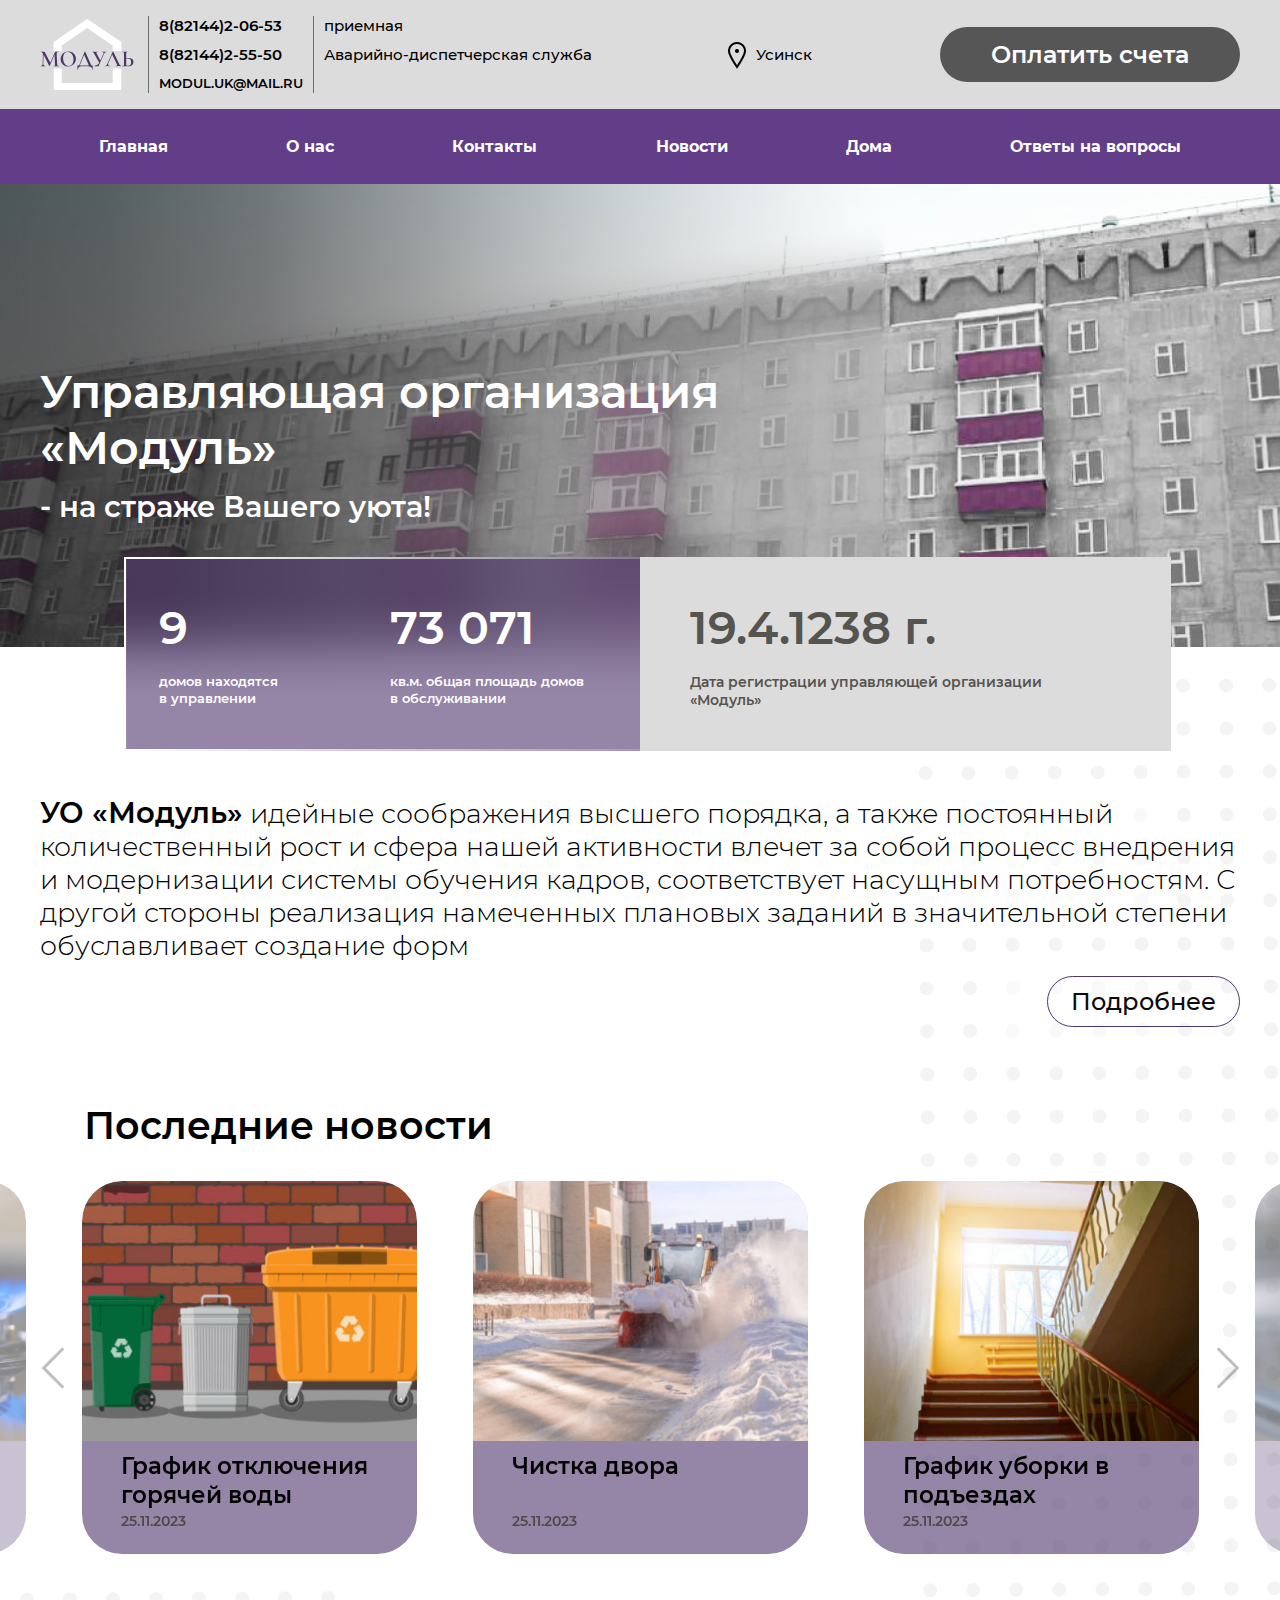
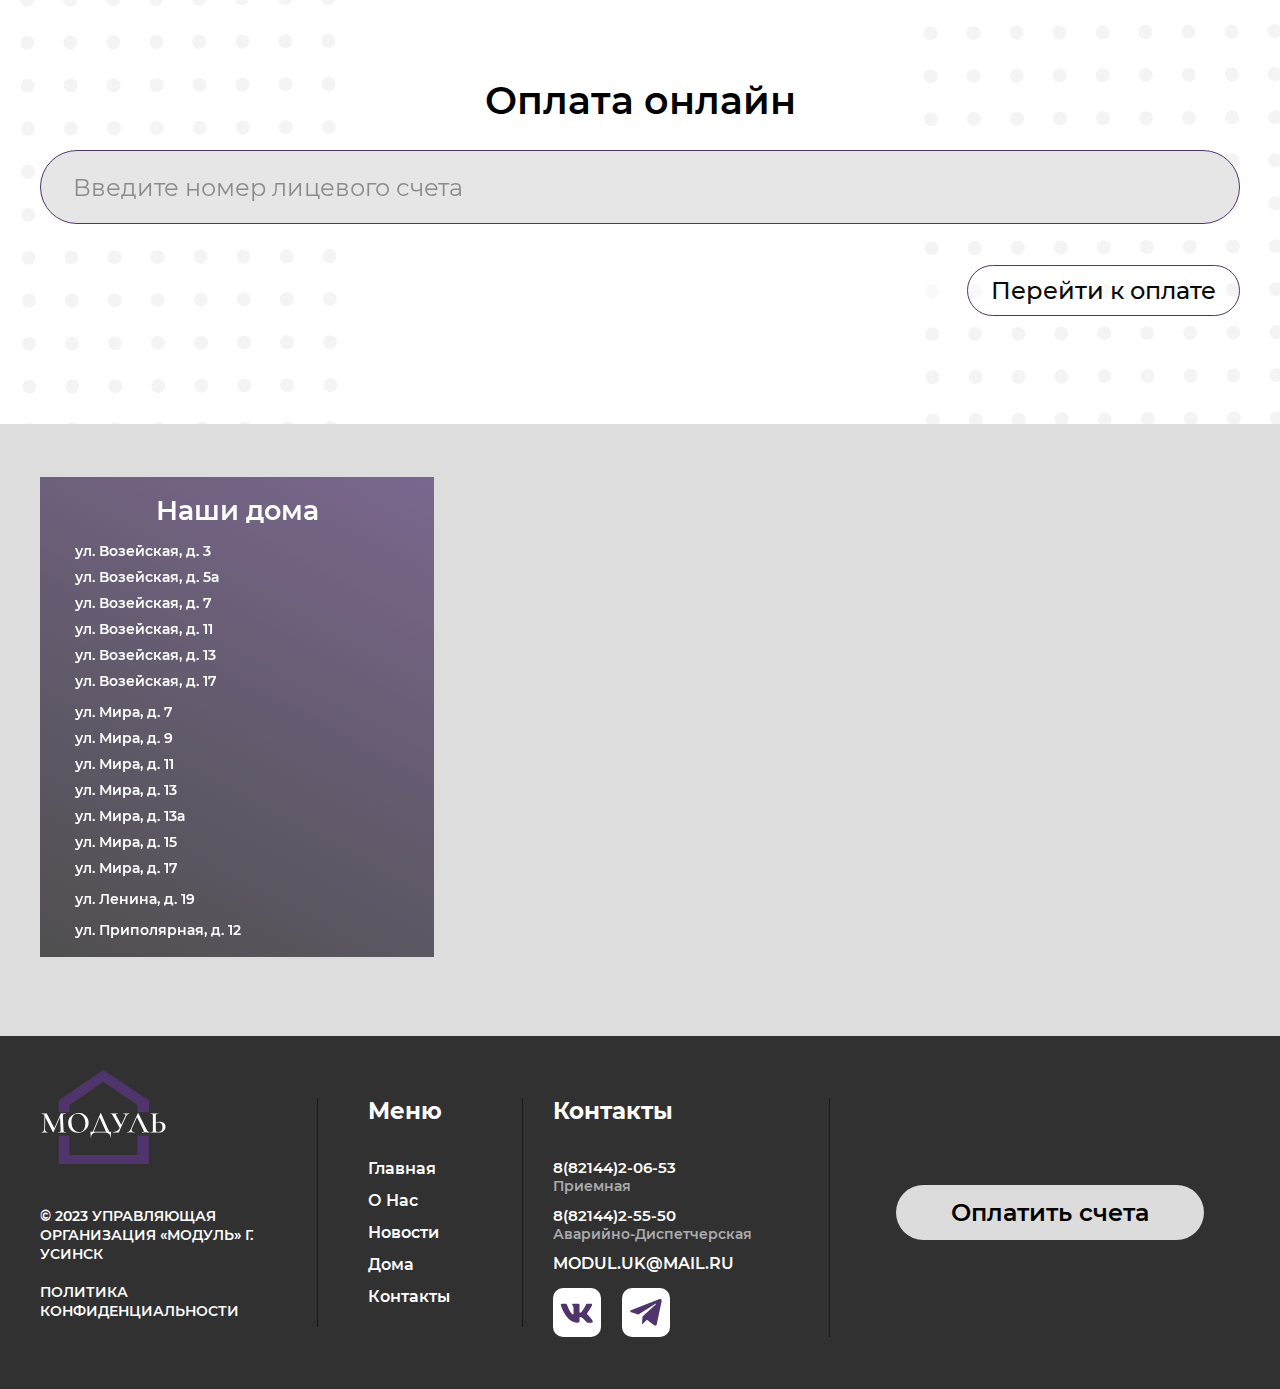
==== commit ae3efc33: "Add files via upload" ====
--- a/index.html
+++ b/index.html
@@ -18,8 +18,8 @@
 	<link rel="stylesheet" href="libs/slick-1.5.9/slick/slick.css" />
 	<link rel="stylesheet" href="libs/slick-1.5.9/slick/slick-theme.css" />
 	<link rel="stylesheet" href="css/fonts.css" />
-	<link rel="stylesheet" href="css/main.css?ver=1.1" />
-	<link rel="stylesheet" href="css/media.css?ver=1.1" />
+	<link rel="stylesheet" href="css/main.css?ver=1.3" />
+	<link rel="stylesheet" href="css/media.css?ver=1.3" />
 </head>
 <body>
 
@@ -60,12 +60,12 @@
 			<div class="header-bottom">
 				<div class="container">
 					<ul class="menu">
-						<li><a href="#">Главная</a></li>
-						<li><a href="#">О нас</a></li>
-						<li><a href="#">Контакты</a></li>
-						<li><a href="#">Новости</a></li>
-						<li><a href="#">Дома</a></li>
-						<li><a href="#">Ответы на вопросы</a></li>
+						<li><a href="index.html">Главная</a></li>
+						<li><a href="about.html">О нас</a></li>
+						<li><a href="contacts.html">Контакты</a></li>
+						<li><a href="news.html">Новости</a></li>
+						<li><a href="catalog.html">Дома</a></li>
+						<li><a href="questions.html">Ответы на вопросы</a></li>
 					</ul>
 					<div class="header-bottom__mobile">
 						<div class="row">
@@ -145,7 +145,7 @@
 			<div class="container">
 				<h2 class="title-section">Последние новости</h2>
 			</div>
-			<ul class="slider-news">
+			<ul class="slider-news owl-carousel">
 				<li>
 					<a href="#" class="item-news">
 						<span class="item-news__image">
@@ -258,11 +258,11 @@
 						<div class="footer__column">
 							<div class="footer__title">Меню</div>
 							<ul class="footer__nav">
-								<li><a href="#">Главная</a></li>
-								<li><a href="#">О нас</a></li>
-								<li><a href="#">Новости</a></li>
-								<li><a href="#">Дома</a></li>
-								<li><a href="#">Контакты</a></li>
+								<li><a href="index.html">Главная</a></li>
+								<li><a href="about.html">О нас</a></li>
+								<li><a href="news.html">Новости</a></li>
+								<li><a href="catalog.html">Дома</a></li>
+								<li><a href="contacts.html">Контакты</a></li>
 							</ul>
 						</div>
 					</div>
@@ -308,12 +308,10 @@
 	<script src="libs/jquery-mousewheel/jquery.mousewheel.min.js"></script>
 	<script src="libs/fancybox-master/dist/jquery.fancybox.min.js"></script>
 	<script src="libs/slick-1.5.9/slick/slick.min.js"></script>
-	<script src="libs/scroll2id/PageScroll2id.min.js"></script>
 	<script src="libs/animate/wow.min.js"></script>
 	<script src="libs/animate/animate-css.js"></script>
 	<script src="libs/mask/jquery.maskedinput.js"></script>
-	<script src="libs/jquery-spincrement/jquery.spincrement.min.js"></script>
-	<script src="js/common.js?ver=1.1"></script>
+	<script src="js/common.js?ver=1.3"></script>
 	<script src="https://api-maps.yandex.ru/2.1/?lang=ru_RU"></script>
 	<script>
 		$(document).ready(function () {
--- a/css/main.css
+++ b/css/main.css
@@ -1,17 +1,41 @@
+:root {
+	--main-color: #623e89;
+	--custom-color: #4f356c;
+	--default-color: #000;
+	--sub-color: #4d4a4a;
+	--light-color: #fff;
+	--main-gradient: linear-gradient(208deg, #4f356c 0%, #121212 100%);
+	--block-color: #313131;
+	--light-bg-color: #dddcdc;
+	--default-bg-color: #575656;
+	--block-bg-color: rgba(79, 53, 108, 0.6);
+	--unit-color: #56544f;
+	--form-bg-color: rgba(221, 220, 220, 0.7);
+	--default-gradient: linear-gradient(89.96deg, #EFEFEF 72.36%, rgba(239, 239, 239, 0) 92.8%);
+	--custom-gradient: linear-gradient(89.99deg, rgba(98, 62, 137, 0.6) 63.21%, rgba(98, 62, 137, 0.324) 89.22%, rgba(239, 239, 239, 0) 106.53%);
+	--unit-bg-color: rgba(231, 231, 231, 0.5);
+	--active-bg-color: rgba(98, 62, 137, 0.6);
+	--border-color: rgba(98, 62, 137, 0.5);
+	--tab-active-color: rgba(98, 62, 137, 0.3);
+	--dark-bg-color: rgba(79, 53, 108, 1);
+	--stub-color: #d9d9d9;
+  }
+
+
 *::-webkit-input-placeholder {
-	color: #000;
+	color: var(--default-color);
 	opacity: 0.4;
 }
 *:-moz-placeholder {
-	color: #000;
+	color: var(--default-color);
 	opacity: 0.4;
 }
 *::-moz-placeholder {
-	color: #000;
+	color: var(--default-color);
 	opacity: 0.4;
 }
 *:-ms-input-placeholder {
-	color: #000;
+	color: var(--default-color);
 	opacity: 0.4;
 }
 
@@ -27,10 +51,11 @@
 	font-family: "Montserrat";
 	font-size: 20px;
 	line-height: 135%;
+	font-weight: 300;
 	overflow-x: hidden;
 	margin: 0;
-	color: #000;
-	background-color: #fff;
+	color: var(--default-color);
+	background-color: var(--light-color);
 }
 button {
 	cursor: pointer;
@@ -98,7 +123,7 @@
 	left: 0;
 	width: 100%;
 	z-index: 1000;
-	background: #dddcdc;
+	background: var(--light-bg-color);
 }
 .header__wrapper {
 	display: flex;
@@ -110,6 +135,10 @@
 }
 .header__left .logo {
 	margin-right: 3px;
+	align-self: center;
+}
+.header__left .logo img {
+	width: 95px;
 }
 .logo img {
 	width: 128px;
@@ -123,10 +152,10 @@
 	border-left: 1px solid rgba(0, 0, 0, 0.5);
 }
 .header__contacts a {
-	color: #000;
+	color: var(--default-color);
 }
 .header__contacts a:hover {
-	color: #623e89;
+	color: var(--main-color);
 }
 .header-top {
 	padding: 8px 0;
@@ -149,7 +178,7 @@
 .location-main {
 	display: inline-flex;
 	align-items: center;
-	color: #000;
+	color: var(--default-color);
 }
 .location-main::before {
 	position: relative;
@@ -167,7 +196,7 @@
 	font-size: 24px;
 	padding: 0 23px;
 	height: 51px;
-	border: 1.50px solid #4f356c;
+	border: 1.50px solid var(--custom-color);
 	border-radius: 100px;
 	font-weight: 500;
 	background: transparent;
@@ -180,13 +209,13 @@
 	cursor: pointer;
 }
 .btn-main:hover {
-	color: #fff;
-	background: #4f356c;
+	color: var(--light-color);
+	background: var(--custom-color);
 }
 .btn-main.btn-main_page {
 	font-weight: 600;
-	color: #fff;
-	background: #575656;
+	color: var(--light-color);
+	background: var(--default-bg-color);
 	border: none;
 }
 .btn-main.btn-main_page:hover {
@@ -197,7 +226,7 @@
 	height: 55px;
 }
 .header-bottom {
-	background: #623e89;
+	background: var(--main-color);
 }
 .menu {
 	display: flex;
@@ -216,7 +245,7 @@
 	align-items: center;
 	justify-content: center;
 	text-align: center;
-	color: #fff;
+	color: var(--light-color);
 	transition: all 0.7s;
 }
 .menu li a:hover {
@@ -227,7 +256,7 @@
 	min-height: 463px;
 	padding-top: 180px;
 	padding-bottom: 115px;
-	color: #fff;
+	color: var(--light-color);
 	background-image: url(../img/billbord1.jpg);
 	background-repeat: no-repeat;
 	background-position: center;
@@ -276,10 +305,9 @@
 	position: relative;
 	z-index: 2;
 	font-weight: 600;
-	color: #fff;
-	backdrop-filter: blur(60px);
-	background: rgba(79, 53, 108, 0.6);
-	background-image: url(../img/bg_numbers.svg);
+	color: var(--light-color);
+	background: var(--block-bg-color);
+	background-image: url(../img/bg_numb.png);
 	background-repeat: no-repeat;
 	background-position: center;
 	background-size: 100% 100%;
@@ -295,8 +323,8 @@
 .col_numbers:nth-child(2) {
 	font-size: 14px;
 	line-height: 18px;
-	background: #dddcdc;
-	color: #56544f;
+	background: var(--light-bg-color);
+	color: var(--unit-color);
 }
 .text-page {
 	font-size: 27px;
@@ -334,15 +362,15 @@
 	width: 341px;
 	border-radius: 43px;
 	min-height: 100%;
-	color: #000;
-	background: #f6f5f5;
+	color: var(--default-color);
 	display: flex;
 	align-items: flex-start;
 	flex-direction: column;
 }
 .item-news__image {
 	height: 260px;
-	border-radius: 43px 43px 0 0;
+	border-radius: 40px 40px 0 0;
+	background: var(--stub-color);
 	display: block;
 	width: 100%;
 	overflow: hidden;
@@ -352,17 +380,14 @@
 	height: 100%;
 	object-fit: cover;
 	font-family: 'object-fit: cover;';
-	border-radius: 43px 43px 0 0;
+	border-radius: 40px 40px 0 0;
 	transition: all 1s;
-}
-.item-news:hover .item-news__image img {
-	transform: scale(1.05);
 }
 .item-news__content {
 	padding: 11px 39px;
 	padding-bottom: 23px;
-	border-radius: 0 0 43px 43px;
-	background: rgba(79, 53, 108, 0.6);
+	border-radius: 0 0 40px 40px;
+	background: var(--block-bg-color);
 	width: 100%;
 	flex: 1;
 	display: flex;
@@ -381,7 +406,7 @@
 	font-size: 14px;
 	font-weight: 600;
 	line-height: 19px;
-	color: #4d4a4a;
+	color: var(--sub-color);
 	display: block;
 	width: 100%;
 	margin-top: auto;
@@ -448,12 +473,12 @@
 	font-size: 24px;
 	line-height: 30px;
 	border-radius: 45px;
-	border: 1.50px solid #4f356c;
+	border: 1.50px solid var(--custom-color);
 	backdrop-filter: blur(50px);
-	background: rgba(221, 220, 220, 0.7);
+	background: var(--form-bg-color);
 	width: 100%;
 	font-family: "Montserrat";
-	color: #000;
+	color: var(--default-color);
 }
 .payment-online .bottom-button{
 	padding-top: 30px;
@@ -485,7 +510,7 @@
 	max-height: 506px;
 	line-height: 19px;
 	font-weight: 600;
-	color: #fff;
+	color: var(--light-color);
 	overflow: auto;
 	z-index: 10;
 	position: absolute;
@@ -500,7 +525,7 @@
 	top: 0;
 	left: 0;
 	backdrop-filter: blur(60px);
-	background: linear-gradient(208deg, #4f356c 0%, #121212 100%);
+	background: var(--main-gradient);
 	opacity: 0.7;
 	z-index: -1;
 }
@@ -512,11 +537,11 @@
 	text-align: center;
 }
 .content-map li a {
-	color: #fff;
+	color: var(--light-color);
 	border-bottom: 1px transparent solid;
 }
 .content-map li a:hover {
-	border-color: #fff;
+	border-color: var(--light-color);
 }
 .content-map li {
 	margin-bottom: 7px;
@@ -543,14 +568,14 @@
 	font-size: 14px;
 	line-height: 19px;
 	font-weight: 600;
-	color: #fff;
-	background: #313131;
+	color: var(--light-color);
+	background: var(--block-color);
 }
 .footer__info {
 	text-transform: uppercase;
 }
 .footer__info a {
-	color: #fff;
+	color: var(--light-color);
 }
 .footer .logo {
 	margin-top: -28px;
@@ -578,7 +603,7 @@
 	margin-bottom: 10px;
 }
 .footer__nav a {
-	color: #fff;
+	color: var(--light-color);
 }
 .footer__info a:hover,
 .footer__contact a:hover,
@@ -593,7 +618,7 @@
 	text-transform: uppercase;
 }
 .footer__contact a {
-	color: #fff;
+	color: var(--light-color);
 }
 .footer__contact span {
 	color: rgba(255, 255, 255, 0.6);
@@ -616,7 +641,7 @@
 	width: 48px;
 	height: 49px;
 	border-radius: 10px;
-	background: #fff;
+	background: var(--light-color);
 	display: flex;
 	align-items: center;
 	justify-content: center;
@@ -635,13 +660,13 @@
 .footer .btn-main {
 	height: 55px;
 	padding: 0 55px;
-	background: #dddcdc;
+	background: var(--light-bg-color);
 	border: none;
 	font-weight: 600;
-	color: #000;
+	color: var(--default-color);
 }
 .footer .btn-main:hover {
-	background: #fff;
+	background: var(--light-color);
 }
 .footer__column_right {
 	border: none;
@@ -663,7 +688,7 @@
 	width: 43px;
 	height: 43px;
 	padding-top: 11px;
-	background: #4f356c;
+	background: var(--custom-color);
 	border-radius: 50%;
 	display: -webkit-flex;
 	display: -moz-flex;
@@ -685,7 +710,7 @@
 	border-radius: 4px;
 	display: block;
 	margin: 0;
-	background-color: #fff;
+	background-color: var(--light-color);
 	border: medium none;
 	transition: transform 0.5s, top 0.2s;
 }
@@ -697,7 +722,7 @@
 	border-radius: 4px;
 	display: block;
 	margin: 0;
-	background-color: #fff;
+	background-color: var(--light-color);
 	border: medium none;
 	transition: transform 0.5s, top 0.2s;
 }
@@ -709,7 +734,7 @@
 	border-radius: 4px;
 	display: block;
 	margin: 0;
-	background-color: #fff;
+	background-color: var(--light-color);
 	border: medium none;
 	transition: transform 0.5s, top 0.2s;
 }
@@ -736,7 +761,7 @@
 .slick-dots li button {
 	width: 10px;
 	height: 10px;
-	background-color: rgba(79, 53, 108, 0.6);
+	background-color: var(--block-bg-color);
 	border-radius: 50%;
 	padding: 0;
 	border: none;
@@ -744,7 +769,7 @@
 }
 .slick-dots li button:hover,
 .slick-dots li.slick-active button {
-	background-color: rgba(79, 53, 108, 1);
+	background-color: var(--dark-bg-color);
 }
 .menu-overlay,
 .header-bottom__mobile {
@@ -759,14 +784,14 @@
 	display: flex;
 	align-items: center;
 	flex-wrap: wrap;
-	color: #4d4a4a;
+	color: var(--sub-color);
 }
 .breadcrumbs a {
-	color: #4d4a4a;
+	color: var(--sub-color);
 	border-bottom: 1px solid transparent;
 }
 .breadcrumbs a:hover {
-	border-color: #4d4a4a;
+	border-color: var(--sub-color);
 }
 .breadcrumbs li::after {
 	position: relative;
@@ -792,7 +817,7 @@
 	padding: 0 23px;
 	height: 51px;
 	border: 1px solid rgba(0, 0, 0, 0.4);
-	color: #000;
+	color: var(--default-color);
 	font-weight: 600;
 	display: flex;
 	align-items: center;
@@ -808,7 +833,7 @@
 }
 .tabs-page .active a,
 .tabs-page a:hover {
-	background: rgba(98, 62, 137, 0.3);
+	background: var(--tab-active-color);
 }
 .title-page {
 	font-size: 30px;
@@ -816,7 +841,7 @@
 	padding-bottom: 22px;
 	margin-bottom: 10px;
 	max-width: 947px;
-	border-bottom: 1px solid rgba(98, 62, 137, 0.5);
+	border-bottom: 1px solid var(--border-color);
 	font-weight: 600;
 }
 .page-about .text-page p {
@@ -881,7 +906,7 @@
 }
 .requisites {
 	padding: 38px 0;
-	background: #dddcdc;
+	background: var(--light-bg-color);
 }
 .requisites .text-page strong {
 	font-size: inherit;
@@ -925,7 +950,7 @@
 	margin-bottom: -16px;
 	border: 12px solid #a18bb8;
 	border-radius: 46px;
-	color: #000;
+	color: var(--default-color);
 	display: flex;
 	align-items: center;
 	justify-content: center;
@@ -941,14 +966,548 @@
 	left: 0;
 	right: 0;
 	margin: 0 auto;
-	color: #fff;
+	color: var(--light-color);
 	position: absolute;
 	text-transform: uppercase;
 	background: #f82828;
-	color: #fff;
+	color: var(--light-color);
 	font-family: 'Unica One';
 	display: block;
 }
 .btn-license:hover {
-	background-color: #fff;
+	background-color: var(--light-color);
+}
+.wow:not(.animated) {
+	visibility: hidden;
+}
+
+.page-regulations .title-page {
+	margin-bottom: 28px;
+}
+.unit-documents__title {
+	margin-bottom: 9px;
+	font-weight: 600;
+}
+.unit-documents {
+	margin-bottom: 68px;
+}
+.unit-documents:last-child {
+	margin-bottom: 0;
+}
+.item-document {
+	min-height: 90px;
+	padding: 0 13px;
+	padding-right: 200px;
+	border-radius: 0 100px 100px 0;
+	margin-bottom: 11px;
+	background: var(--default-gradient);
+	border-left: 3px solid var(--default-color);
+	display: flex;
+	align-items: center;
+	color: var(--default-color);
+	position: relative;
+	z-index: 1;
+}
+.item-document::before {
+	position: absolute;
+	display: block;
+	content: " ";
+	top: 0;
+	left: 0;
+	width: 100%;
+	height: 100%;
+	z-index: -1;
+	border-radius: 0 100px 100px 0;
+	background: var(--custom-gradient);
+	opacity: 0;
+	transition: all 0.5s;
+}
+.item-document:hover::before {
+	opacity: 1;
+}
+.item-document:last-child {
+	margin-bottom: 0;
+}
+.item-document__icon {
+	width: 73px;
+	height: 73px;
+	margin-right: 14px;
+	display: flex;
+	align-items: center;
+	justify-content: center;
+	flex: none;
+}
+.item-document__title {
+	font-weight: 600;
+	display: block;
+}
+.item-document__descr {
+	font-size: 14px;
+	line-height: 135%;
+	color: #4d4a4a;
+	margin-top: 2px;
+	font-weight: 500;
+	display: block;
+}
+.item-document__content {
+	display: block;
+}
+.contacts {
+	position: relative;
+}
+.contacts::before {
+    position: absolute;
+    display: block;
+    content: " ";
+    width: 377px;
+    height: 1460px;
+    top: -325px;
+    left: -33px;
+    z-index: -1;
+    background-image: url(../img/bg_contacts.svg);
+    background-repeat: no-repeat;
+    background-position: center;
+    background-size: cover;
+}
+.page-regulations {
+	padding-bottom: 78px;
+	position: relative;
+}
+.page-news::after,
+.page-news::before,
+.page-regulations::after,
+.page-regulations::before {
+	position: absolute;
+    display: block;
+    content: " ";
+    width: 388px;
+    height: 402px;
+    top: 0px;
+    right: 0px;
+    z-index: -1;
+    background-image: url(../img/bg_contacts.svg);
+    background-repeat: no-repeat;
+    background-position: center;
+    background-size: cover;
+}
+.page-news::after,
+.page-regulations::after {
+	left: 0;
+	bottom: 0;
+	top: auto;
+	right: auto;
+}
+.page-contacts .title-page {
+	margin-bottom: 18px;
+}
+.schedule-block {
+	margin-top: 26px;
+	margin-bottom: 45px;
+}
+.page-contacts .title-page + .text-page strong {
+	font-weight: 500;
+}
+.item-schedule {
+	font-size: 27px;
+	line-height: 33px;
+	margin-bottom: 6px;
+	display: flex;
+	align-items: center;
+}
+.item-schedule__title {
+	width: 89px;
+	height: 51px;
+	margin-right: 19px;
+	border: 1px solid var(--default-color);
+	border-radius: 25px;
+	display: flex;
+	align-items: center;
+	justify-content: center;
+	text-align: center;
+	background: var(--unit-bg-color);
+}
+.item-schedule.active .item-schedule__title {
+	background: var(--active-bg-color);
+	backdrop-filter: blur(60px);
+}
+.schedule-block .text-page {
+	margin-bottom: 26px;
+	font-weight: 600;
+}
+.unit-contacts {
+	margin-bottom: 52px;
+}
+.unit-contacts .text-page strong {
+	font-weight: 600;
+}
+.text-middle {
+	font-size: 25px;
+	line-height: 30px;
+}
+.unit-contacts .text-middle {
+	padding-bottom: 4px;
+	opacity: 0.8;
+}
+.contacts-content {
+	font-size: 27px;
+	padding: 12px 24px;
+	padding-right: 10px;
+	margin-top: 14px;
+	line-height: 33px;
+	position: relative;
+	z-index: 1;
+	border-left: 3px solid var(--default-color);
+}
+.contacts-content::before {
+	position: absolute;
+	display: block;
+	content: " ";
+	top: 0;
+	left: 0;
+	width: 100%;
+	height: 100%;
+	z-index: -1;
+	background: var(--custom-gradient);
+	opacity: 0.6;
+	border-radius: 0 10px 10px 0;
+}
+.contacts-content + .text-page {
+	margin-top: 52px;
+}
+.unit-contacts .text-page a {
+	color: var(--default-color);
+}
+.contacts-content__value {
+	min-width: 104px;
+	margin-right: 38px;
+	display: inline-block;
+	vertical-align: middle;
+}
+.contacts-content__descr {
+	display: inline;
+}
+.line-contact span {
+	font-size: 25px;
+	opacity: 0.8;
+}
+.line-contact {
+	margin-bottom: 6px;
+}
+.line-contact:last-child {
+	margin-bottom: 0;
+}
+.page-contacts {
+	padding-bottom: 78px;
+	position: relative;
+	background-image: url(../img/bg_page_contacts.svg);
+	background-position: center 280px;
+	background-repeat: repeat-x;
+}
+.page-contacts #map {
+	margin-top: 120px;
+}
+.page-contacts::after {
+	position: absolute;
+    display: block;
+    content: " ";
+    width: 388px;
+    height: 402px;
+    bottom: 0px;
+    left: 0px;
+    z-index: -1;
+    background-image: url(../img/bg_contacts.svg);
+    background-repeat: no-repeat;
+    background-position: center;
+    background-size: cover;
+}
+.row_main .item-news {
+	width: 100%;
+}
+.row_main .item-news__image {
+	height: 282px;
+}
+.row_main .item-news__title {
+	margin-bottom: 30px;
+}
+.row_main .item-news__content {
+	padding-top: 21px;
+	padding-bottom: 21px;
+}
+.item-news {
+	border: 3px solid transparent;
+	transition: all 0.3s;
+}
+.item-news:hover {
+	border-color: var(--main-color);
+}
+.row.row_main {
+	margin: 0 -22px;
+}
+.row.row_main > div {
+	padding: 0 22px;
+	margin-bottom: 44px;
+}
+.page-news .title-page {
+	margin-bottom: 80px;
+}
+.page-news {
+	padding-bottom: 16px;
+	position: relative;
+}
+.pager {
+	display: flex;
+	align-items: center;
+	justify-content: center;
+}
+.arrow-pager {
+	width: 38px;
+	height: 38px;
+	margin: 0 16px;
+	display: flex;
+	align-items: center;
+	justify-content: center;
+	cursor: pointer;
+}
+.arrow-pager path {
+	fill: var(--custom-color);
+}
+.arrow-pager g {
+	opacity: 0.7;
+	transition: all 0.3s;
+}
+.arrow-pager.disabled path {
+	fill-opacity: 0.5;
+}
+.arrow-pager:hover g {
+	opacity: 1;
+}
+.page-news .pager {
+	margin-top: -20px;
+}
+.page-article .text-middle {
+	font-weight: 500;
+}
+.page-article .text-middle p {
+	margin-bottom: 25px;
+}
+.page-article img {
+	margin-bottom: 40px;
+	border-radius: 46px;
+	max-width: 100%;
+	height: auto;
+	display: block;
+}
+.page-article {
+	padding-bottom: 70px;
+	background-image: url(../img/bg_page_contacts.svg);
+	background-position: center 450px;
+	background-repeat: repeat-x;
+}
+.page-article h2 {
+	margin-bottom: 24px;
+	font-size: inherit;
+	font-weight: 700;
+}
+.page-article .title-page {
+	margin-bottom: 37px;
+	padding-bottom: 3px;
+}
+.page-article .title-page span {
+	font-size: 14px;
+	margin-top: 6px;
+	font-weight: 600;
+	line-height: 20px;
+	color: #4d4a4a;
+	display: block;
+}
+.item-catalog {
+	width: 100%;
+	border-radius: 25px;
+	display: flex;
+	flex-direction: column;
+	align-items: flex-start;
+	min-height: 100%;
+	color: var(--default-color);
+	border: 2px solid transparent;
+}
+.item-catalog:hover {
+	border-color: var(--main-color);
+}
+.item-catalog__image {
+	height: 210px;
+	border-radius: 23px 23px 0 0;
+	background: var(--stub-color);
+	display: block;
+	width: 100%;
+}
+.item-catalog__image img {
+	width: 100%;
+	height: 100%;
+	object-fit: cover;
+	font-family: 'object-fit: cover;';
+	border-radius: 23px 23px 0 0;
+	transition: all 1s;
+}
+.item-catalog__content {
+	padding: 15px 20px;
+	text-align: center;
+	flex: 1;
+	width: 100%;
+	background: var(--block-bg-color);
+	display: block;
+	border-radius: 0 0 23px 23px;
+}
+.item-catalog__title {
+	font-size: 24px;
+	line-height: 30px;
+	font-weight: 600;
+	width: 100%;
+	display: block;
+	text-align: center;
+}
+.row.row_catalog > div {
+	margin-bottom: 30px;
+}
+.page-catalog .title-page {
+	margin-bottom: 80px;
+}
+.page-catalog {
+	padding-bottom: 50px;
+}
+.page-card {
+	padding-bottom: 80px;
+}
+.page-card .title-page {
+	margin-bottom: 80px;
+}
+.image-card {
+	padding-bottom: 70px;
+	margin-bottom: 70px;
+	position: relative;
+}
+.image-card::after {
+	position: absolute;
+	display: block;
+	content: " ";
+	bottom: 0;
+	left: 0;
+	width: 100%;
+	height: 1px;
+	max-width: 947px;
+	background: var(--border-color);
+}
+.image-card img {
+	border-radius: 46px;
+	max-width: 100%;
+	height: auto;
+	display: block;
+}
+.item-document + .unit-documents__title {
+	padding-top: 14px;
+}
+.item-question {
+	margin-bottom: 11px;
+}
+.item-question__head {
+	padding: 20px 26px;
+	padding-right: 58px;
+	border-left: 3px solid var(--default-color);
+	cursor: pointer;
+	transition: all 0.3s;
+	font-weight: 600;
+	display: flex;
+	align-items: center;
+	border-radius: 0 100px 100px 0;
+	position: relative;
+	z-index: 1;
+}
+.item-question__head::before {
+	position: absolute;
+	display: block;
+	content: " ";
+	width: 100%;
+	height: 100%;
+	top: 0;
+	left: 0;
+	z-index: -1;
+	background: var(--custom-gradient);
+	border-radius: 0 100px 100px 0;
+	opacity: 0.6;
+	transition: all 0.3s;
+}
+.item-question__number {
+	width: 50px;
+	height: 50px;
+	font-size: 27px;
+	margin-right: 25px;
+	border: 2px solid var(--default-color);
+	font-weight: 300;
+	border-radius: 50%;
+	flex: none;
+	display: flex;
+	align-items: center;
+	justify-content: center;
+	text-align: center;
+}
+.item-question__content {
+	padding: 17px 100px;
+	font-weight: 500;
+	display: none;
+}
+.item-question__content strong {
+	font-weight: 600;
+}
+.item-question__arrow {
+	width: 25px;
+	height: 25px;
+	margin-left: 58px;
+	flex: none;
+	transition: all 0.5s;
+	background-image: url(../img/arrow_main.svg);
+	background-repeat: no-repeat;
+	background-position: center;
+	background-size: cover;
+}
+.item-question.active .item-question__arrow {
+	transform: rotate(90deg);
+}
+.item-question__head:hover::before,
+.item-question.active .item-question__head::before {
+	opacity: 1;
+}
+.list-questions {
+	counter-reset: list1;
+}
+.item-question__number::before {
+	counter-increment: list1;
+	content: counter(list1); 
+}
+.page-questions .title-page {
+	margin-bottom: 45px;
+}
+.page-questions {
+	padding-bottom: 70px;
+}
+.page-payment .item-form {
+	max-width: 541px;
+}
+.payment-form {
+	padding-bottom: 64px;
+	max-width: 947px;
+	border-bottom: 1px solid var(--border-color);
+}
+.page-payment .title-page {
+	margin-bottom: 26px;
+	padding-bottom: 0;
+	border: none;
+}
+.total-form {
+	padding-top: 77px;
+	display: none;
+}
+.page-payment {
+	padding-bottom: 80px;
+}
+.page-payment .btn-main {
+	margin-top: 7px;
 }--- a/css/media.css
+++ b/css/media.css
@@ -1,5 +1,12 @@
 /*==========  Desktop First Method  ==========*/
-
+@media only screen and (max-width : 1270px) {
+    .contacts-content__value {
+        margin-right: 18px;
+    }
+    .contacts-content {
+        font-size: 26px;
+    }
+}
 /* Large Devices, Wide Screens */
 @media only screen and (max-width : 1200px) {
     .btn-main {
@@ -85,7 +92,7 @@
     .item-news__content {
         padding: 9px 27px;
         padding-bottom: 20px;
-        border-radius: 0 0 33px 33px;
+        border-radius: 0 0 30px 30px;
     }
     .item-news__title {
         font-size: 20px;
@@ -96,10 +103,10 @@
     }
     .item-news__image {
         height: 240px;
-        border-radius: 33px 33px 0 0;
+        border-radius: 30px 30px 0 0;
     }
     .item-news__image img {
-        border-radius: 33px 33px 0 0;
+        border-radius: 30px 30px 0 0;
     }
     .title-section {
         font-size: 33px;
@@ -233,6 +240,114 @@
         width: 45px;
         height: 20px;
         bottom: -9px;
+    }
+    .item-document__icon {
+        width: 65px;
+        height: 65px;
+        margin-right: 10px;
+    }
+    .item-document {
+        min-height: 80px;
+    }
+    .unit-documents {
+        margin-bottom: 55px;
+    }
+    .item-schedule {
+        font-size: 22px;
+        line-height: 32px;
+    }
+    .item-schedule__title {
+        width: 85px;
+        height: 46px;
+        margin-right: 15px;
+    }
+    .contacts-content {
+        font-size: 22px;
+        line-height: 32px;
+    }
+    .line-contact span {
+        font-size: 18px;
+    }
+    .contacts-content__value {
+        min-width: 84px;
+    }
+    .page-contacts #map {
+        margin-top: 90px;
+    }
+    .schedule-block .text-page {
+        margin-bottom: 18px;
+    }
+    .schedule-block {
+        margin-bottom: 35px;
+    }
+    .text-middle {
+        font-size: 20px;
+        line-height: 26px;
+    }
+    .contacts-content + .text-page {
+        margin-top: 40px;
+    }
+    .unit-contacts {
+        margin-bottom: 40px;
+    }
+    .page-news .title-page {
+        margin-bottom: 60px;
+    }
+    .row.row_main > div {
+        padding: 0 10px;
+        margin-bottom: 20px;
+    }
+    .row.row_main {
+        margin: 0 -15px;
+    }
+    .row_main .item-news__image {
+        height: 250px;
+    }
+    .row_main .item-news__title {
+        margin-bottom: 15px;
+    }
+    .row_main .item-news__content {
+        padding-top: 15px;
+        padding-bottom: 15px;
+    }
+    .page-news .pager {
+        margin-top: 0;
+    }
+    .item-document {
+        padding-right: 45px;
+    }
+    .image-card::after {
+        max-width: 800px;
+    }
+    .image-card {
+        padding-bottom: 50px;
+        margin-bottom: 50px;
+    }
+    .page-card .title-page {
+        margin-bottom: 60px;
+    }
+    .item-question__head {
+        padding: 17px 20px;
+        padding-right: 40px;
+    }
+    .item-question__arrow {
+        margin-left: 25px;
+    }
+    .item-question__content {
+        padding: 17px 70px;
+    }
+    .item-question__number {
+        width: 45px;
+        height: 45px;
+        font-size: 22px;
+        margin-right: 15px;
+    }
+    .payment-form {
+        padding-bottom: 40px;
+        max-width: 800px;
+    }
+    .total-form {
+        padding-top: 40px;
     }
 }
 
@@ -416,8 +531,8 @@
     }
     .menu li a {
         padding: 15px 0;
-        color: #000;
-        border-bottom: 1px #000 solid;
+        color: var(--default-color);
+        border-bottom: 1px var(--default-color) solid;
         display: block;
         text-align: left;
         height: auto;
@@ -431,7 +546,7 @@
         position: absolute;
         overflow: auto;
         display: none;
-        background: #dddcdc;
+        background: var(--light-bg-color);
     }
     .header-bottom__mobile {
         padding-top: 20px;
@@ -531,16 +646,168 @@
     .license-image {
         margin-top: 15px;
     }
+    .item-document {
+        font-size: 15px;
+        padding: 10px 10px;
+    }
+    .item-document__descr {
+        font-size: 11px;
+    }
+    .item-document__icon {
+        width: 40px;
+        height: 40px;
+        margin-right: 12px;
+    }
+    .unit-documents {
+        margin-bottom: 40px;
+    }
+    .page-regulations {
+        padding-bottom: 55px;
+    }
+    .page-news::after, 
+    .page-news::before,
+    .page-contacts::after,
+    .page-regulations::after, 
+    .page-regulations::before {
+        transform: scale(0.7);
+    }
+    .page-news::after, 
+    .page-contacts::after,
+    .page-regulations::after {
+        transform-origin: 0 100%;
+    }
+    .page-news::before,
+    .page-regulations::before {
+        transform-origin: 100% 0;
+    }
+    .item-schedule {
+        font-size: 16px;
+        line-height: 25px;
+    }
+    .item-schedule__title {
+        width: 73px;
+        height: 39px;
+        margin-right: 13px;
+    }
+    .text-middle {
+        font-size: 17px;
+        line-height: 25px;
+    }
+    .contacts-content {
+        font-size: 16px;
+        line-height: 25px;
+        padding: 14px 15px;
+    }
+    .contacts-content__value {
+        margin-right: 15px;
+        min-width: initial;
+    }
+    .unit-contacts {
+        margin-bottom: 30px;
+    }
+    .contacts-content + .text-page {
+        margin-top: 30px;
+    }
+    .page-contacts #map {
+        margin-top: 45px;
+    }
+    .page-contacts {
+        padding-bottom: 55px;
+        background-size: 1000px auto;
+    }
+    .schedule-block {
+        margin-top: 15px;
+    }
+    .page-news .title-page {
+        margin-bottom: 40px;
+    }
+    .page-article .title-page span {
+        font-size: 13px;
+    }
+    .page-article .title-page {
+        margin-bottom: 25px;
+    }
+    .page-article h2 {
+        margin-bottom: 16px;
+    }
+    .page-article img {
+        margin-bottom: 25px;
+        border-radius: 35px;
+    }
+    .page-article .text-middle p {
+        margin-bottom: 17px;
+    }
+    .page-article {
+        padding-bottom: 40px;
+        background-position: center 220px;
+        background-size: 800px auto;
+    }
+    .page-catalog .title-page {
+        margin-bottom: 40px;
+    }
+    .item-catalog__image {
+        height: 345px;
+    }
+    .item-catalog__title {
+        font-size: 18px;
+        line-height: 26px;
+    }
+    .page-card .title-page {
+        margin-bottom: 33px;
+    }
+    .image-card img {
+        border-radius: 33px;
+    }
+    .image-card {
+        padding-bottom: 35px;
+        margin-bottom: 35px;
+    }
+    .page-card {
+        padding-bottom: 55px;
+    }
+    .item-question__number {
+        display: none;
+    }
+    .item-question__head {
+        padding: 17px 15px;
+        padding-right: 20px;
+        font-size: 15px;
+    }
+    .item-question__arrow {
+        margin-left: 15px;
+        width: 20px;
+        height: 20px;
+    }
+    .item-question__content {
+        padding: 13px 10px;
+        font-size: 15px;
+    }
+    .page-questions {
+        padding-bottom: 50px;
+    }
+    .page-payment {
+        padding-bottom: 50px;
+    }
 }
 
 /* Small Devices, Tablets */
 @media only screen and (max-width : 768px) {
-
+    .row.row_catalog > div {
+        margin-bottom: 20px;
+    }
 }
 
 /* Extra Small Devices, Phones */
 @media only screen and (max-width : 480px) {
-
+    .item-catalog__image {
+        height: 255px;
+    }
+    .item-catalog__content {
+        padding: 12px 17px;
+    }
+    .page-catalog {
+        padding-bottom: 40px;
+    }
 }
 
 /* Custom, iPhone Retina */
@@ -567,7 +834,7 @@
 }
 
 /* Medium Devices, Desktops */
-@media only screen and (min-width : 992px) {
+@media only screen and (min-width : 993px) {
     .header-bottom {
         display: block !important;
     }
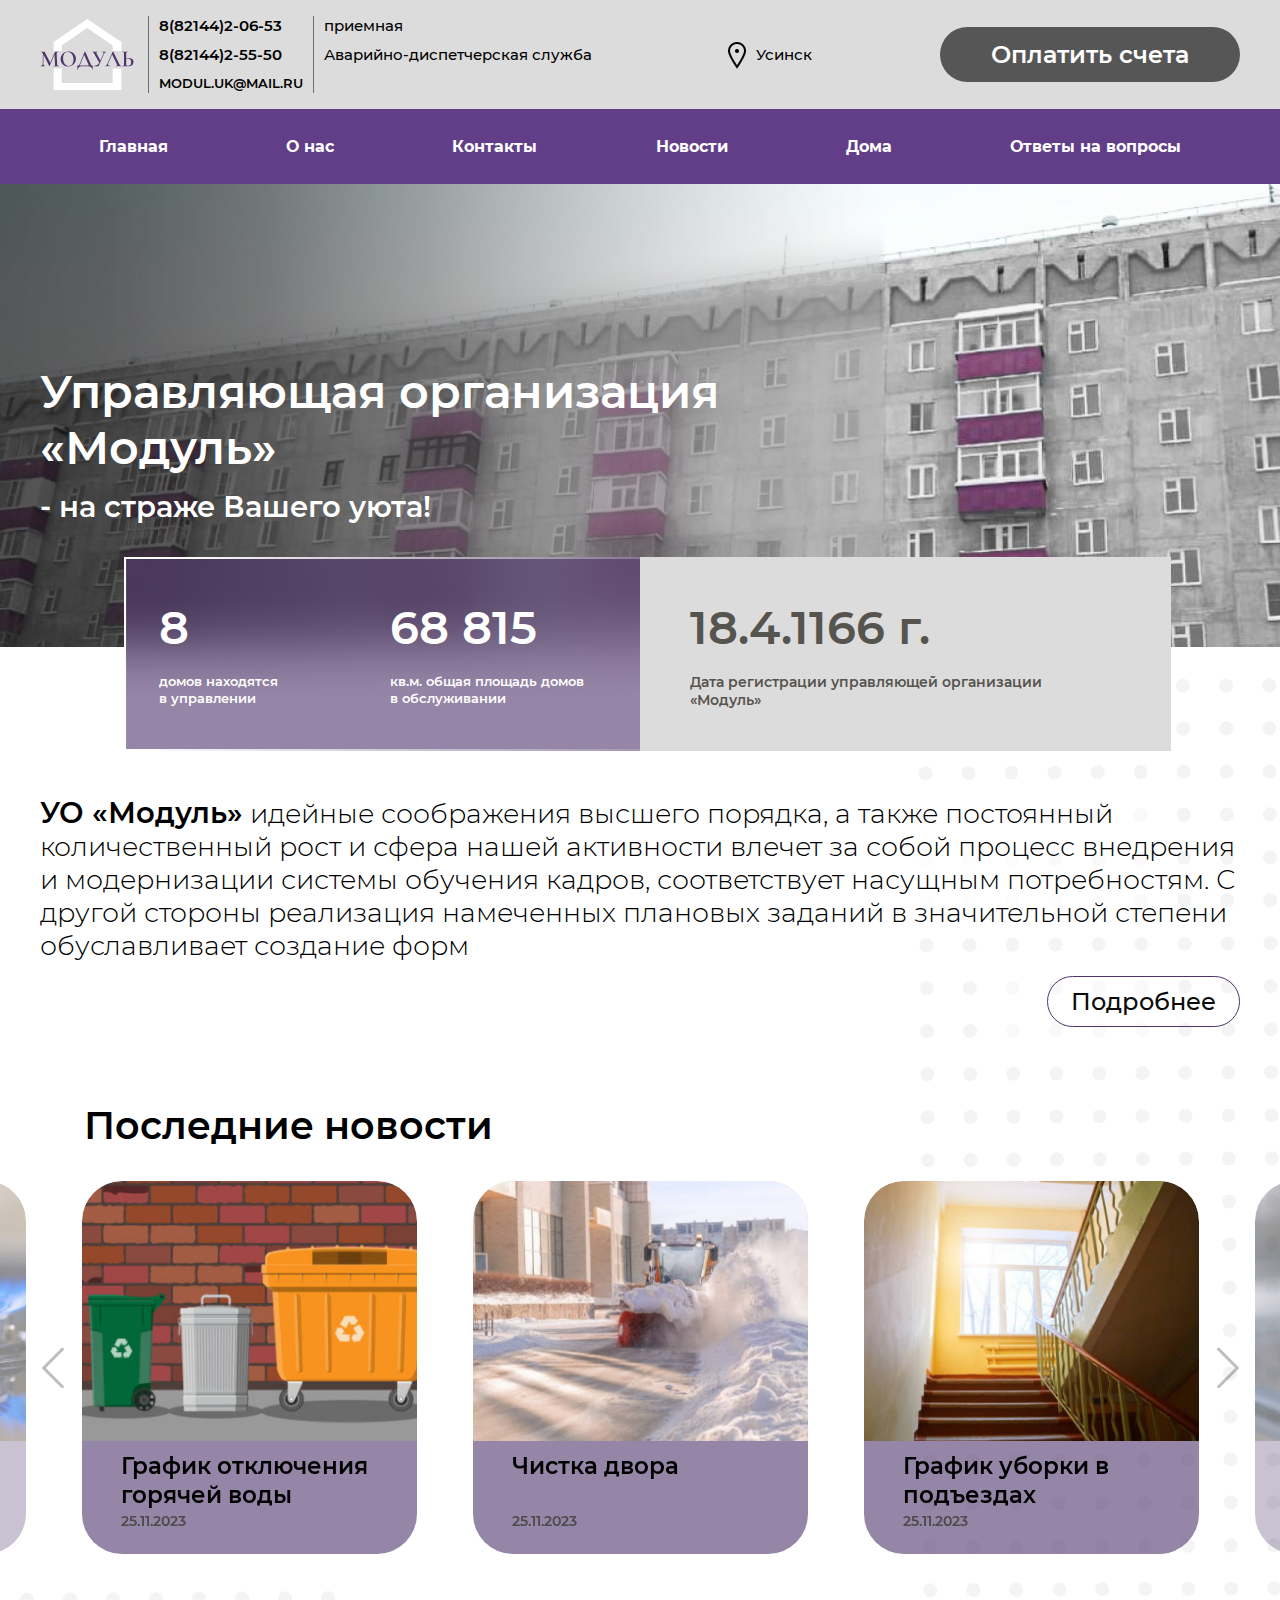
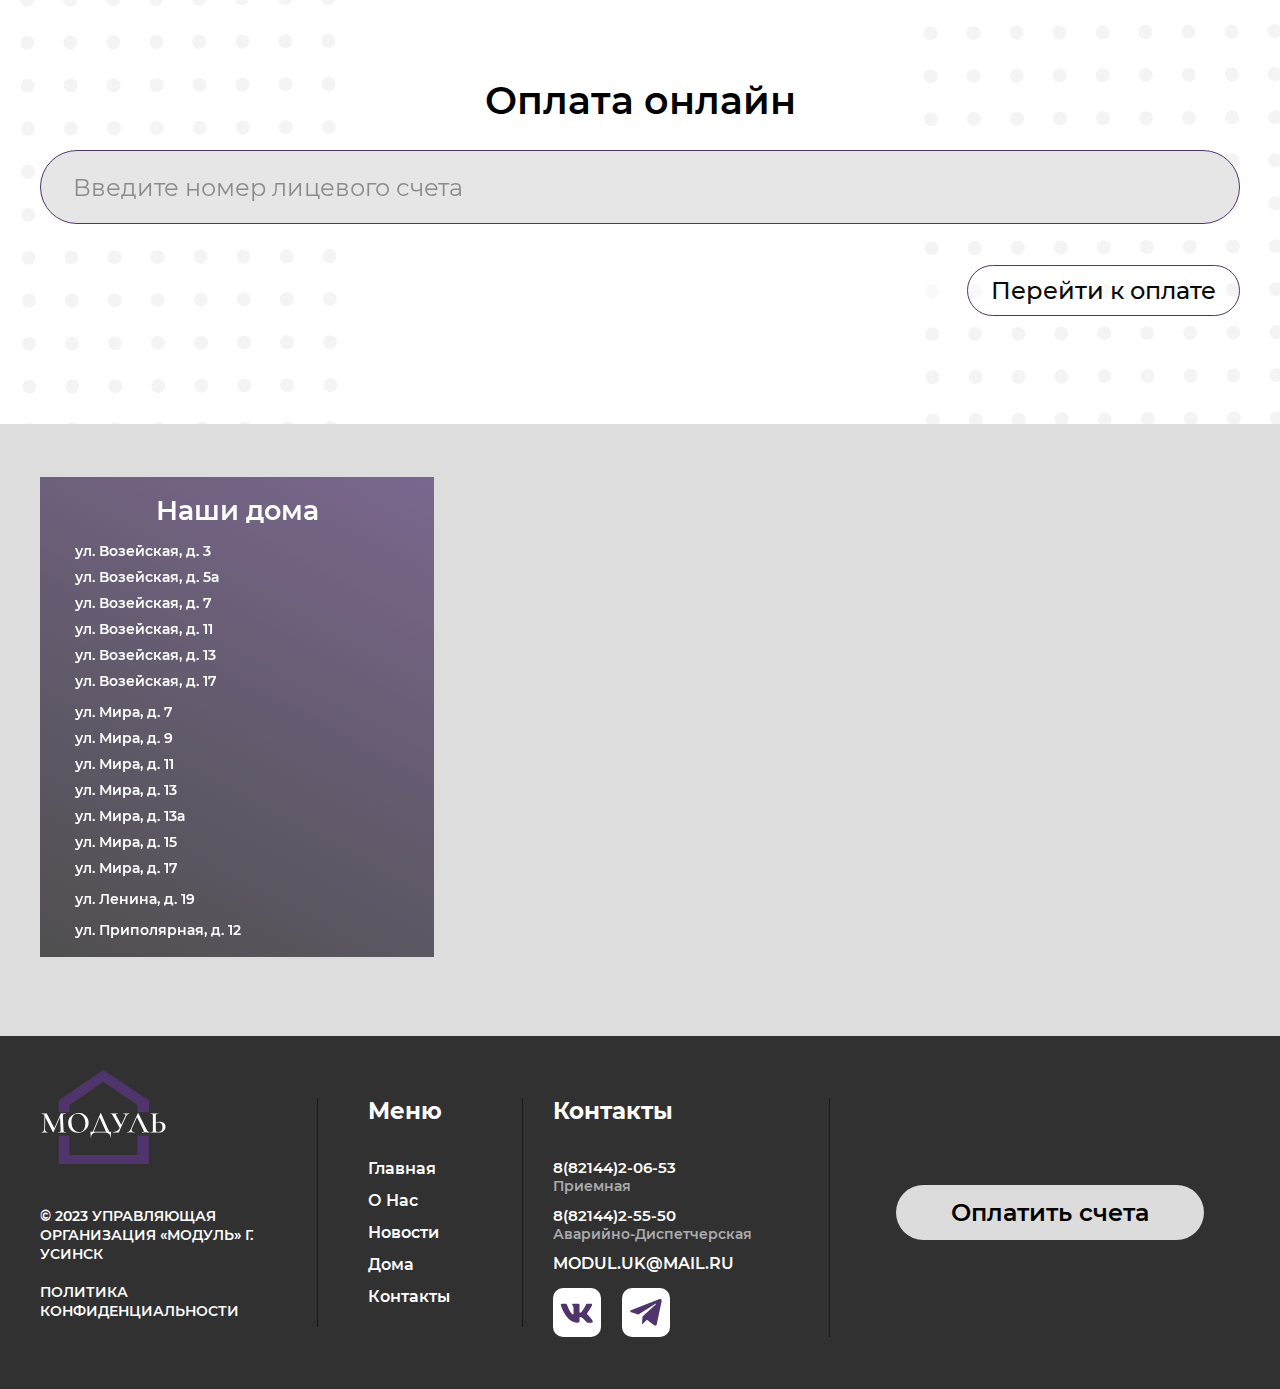
==== commit 4173b771: "Add files via upload" ====
--- a/index.html
+++ b/index.html
@@ -18,8 +18,8 @@
 	<link rel="stylesheet" href="libs/slick-1.5.9/slick/slick.css" />
 	<link rel="stylesheet" href="libs/slick-1.5.9/slick/slick-theme.css" />
 	<link rel="stylesheet" href="css/fonts.css" />
-	<link rel="stylesheet" href="css/main.css?ver=1.3" />
-	<link rel="stylesheet" href="css/media.css?ver=1.3" />
+	<link rel="stylesheet" href="css/main.css?ver=1.4" />
+	<link rel="stylesheet" href="css/media.css?ver=1.4" />
 </head>
 <body>
 
@@ -145,7 +145,51 @@
 			<div class="container">
 				<h2 class="title-section">Последние новости</h2>
 			</div>
-			<ul class="slider-news owl-carousel">
+			<ul class="slider-news">
+				<li>
+					<a href="#" class="item-news">
+						<span class="item-news__image">
+							<img src="img/news1.jpg" alt="alt">
+						</span>
+						<span class="item-news__content">
+							<span class="item-news__title">Чистка двора</span>
+							<span class="item-news__date">25.11.2023</span>
+						</span>
+					</a>
+				</li>
+				<li>
+					<a href="#" class="item-news">
+						<span class="item-news__image">
+							<img src="img/news2.jpg" alt="alt">
+						</span>
+						<span class="item-news__content">
+							<span class="item-news__title">График уборки в подъездах</span>
+							<span class="item-news__date">25.11.2023</span>
+						</span>
+					</a>
+				</li>
+				<li>
+					<a href="#" class="item-news">
+						<span class="item-news__image">
+							<img src="img/news3.jpg" alt="alt">
+						</span>
+						<span class="item-news__content">
+							<span class="item-news__title">Правила использования газа </span>
+							<span class="item-news__date">25.11.2023</span>
+						</span>
+					</a>
+				</li>
+				<li>
+					<a href="#" class="item-news">
+						<span class="item-news__image">
+							<img src="img/news4.jpg" alt="alt">
+						</span>
+						<span class="item-news__content">
+							<span class="item-news__title">График отключения горячей воды</span>
+							<span class="item-news__date">25.11.2023</span>
+						</span>
+					</a>
+				</li>
 				<li>
 					<a href="#" class="item-news">
 						<span class="item-news__image">
@@ -311,7 +355,7 @@
 	<script src="libs/animate/wow.min.js"></script>
 	<script src="libs/animate/animate-css.js"></script>
 	<script src="libs/mask/jquery.maskedinput.js"></script>
-	<script src="js/common.js?ver=1.3"></script>
+	<script src="js/common.js?ver=1.4"></script>
 	<script src="https://api-maps.yandex.ru/2.1/?lang=ru_RU"></script>
 	<script>
 		$(document).ready(function () {
@@ -326,7 +370,7 @@
 				});
 
 				myPlacemark1 = new ymaps.Placemark([65.999379, 57.557531], {
-					balloonContent: '<div class="baloon-content"><strong>УК Модуль</strong> Коммунальная служба</div>',
+					balloonContent: '<div class="baloon-content"><strong>УО Модуль</strong> Коммунальная служба</div>',
 				}, {
 					iconLayout: 'default#imageWithContent',
 					iconImageHref: 'img/marker.svg',
--- a/css/main.css
+++ b/css/main.css
@@ -1046,7 +1046,7 @@
 	line-height: 135%;
 	color: #4d4a4a;
 	margin-top: 2px;
-	font-weight: 500;
+	font-weight: 300;
 	display: block;
 }
 .item-document__content {
@@ -1285,7 +1285,7 @@
 	margin-top: -20px;
 }
 .page-article .text-middle {
-	font-weight: 500;
+	font-weight: 300;
 }
 .page-article .text-middle p {
 	margin-bottom: 25px;
@@ -1451,7 +1451,7 @@
 }
 .item-question__content {
 	padding: 17px 100px;
-	font-weight: 500;
+	font-weight: 300;
 	display: none;
 }
 .item-question__content strong {
